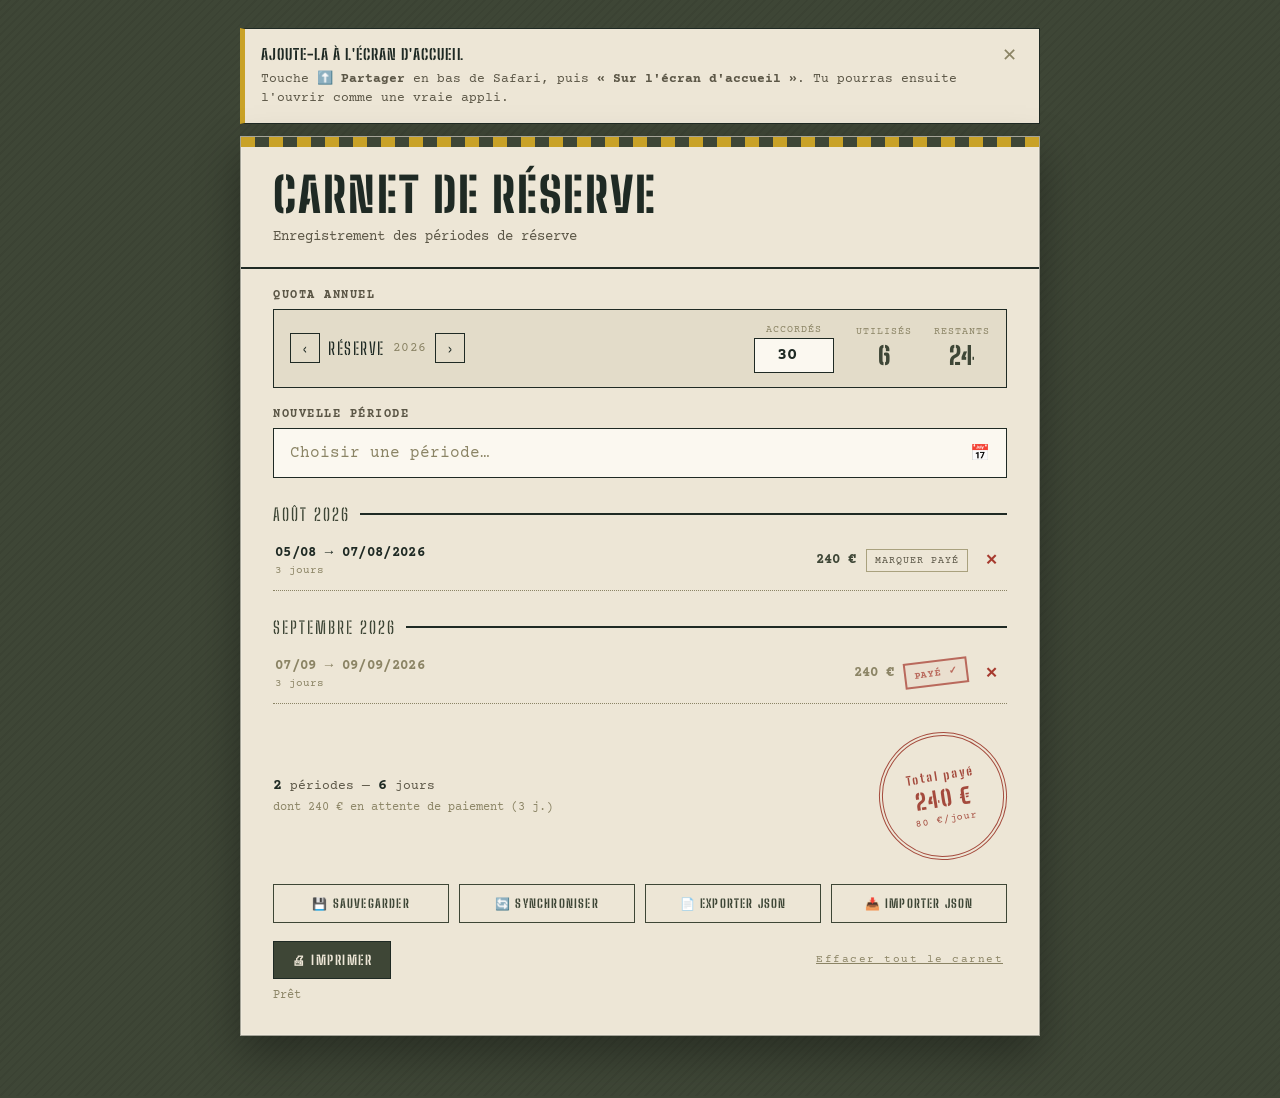
==== index.html @ ddbd4e0d "Update apple-touch-icon and Supabase key handling" ====
<!DOCTYPE html>
<html lang="fr">
<head>
<meta charset="UTF-8">
<meta name="viewport" content="width=device-width, initial-scale=1.0">

<title>Carnet de Réserve</title>

<meta name="apple-mobile-web-app-capable" content="yes">
<meta name="apple-mobile-web-app-status-bar-style" content="black-translucent">
<meta name="apple-mobile-web-app-title" content="Carnet Réserve">

<link rel="apple-touch-icon" href="[data-uri]">

<link rel="preconnect" href="https://fonts.googleapis.com">
<link href="https://fonts.googleapis.com/css2?family=Big+Shoulders+Stencil:wght@600;800&amp;family=Courier+Prime:wght@400;700&amp;display=swap" rel="stylesheet">

<script id="sync-state">
window.__RESERVE_SYNC_STATE__ = {
  "version": 2,
  "periods": [
    {
      "id": "mtcr9n2b2wjy",
      "start": "2026-08-05",
      "end": "2026-08-07",
      "dates": [
        "2026-08-05",
        "2026-08-06",
        "2026-08-07"
      ],
      "paid": false
    },
    {
      "id": "mtcr7nx5lku7",
      "start": "2026-09-07",
      "end": "2026-09-09",
      "dates": [
        "2026-09-07",
        "2026-09-08",
        "2026-09-09"
      ],
      "paid": true
    }
  ],
  "quotas": {
    "2026": 30
  },
  "updated_at": "2026-08-28T10:10:57.791Z"
};
</script>

<style>

:root{
  --paper:#EDE6D6;
  --olive:#3E4636;
  --khaki:#A9A17E;
  --ink:#1F2A24;
  --rust:#A63A2E;
  --gold:#C9A227;
  --blue:#2B4C7E;
  --blue-light:rgba(43,76,126,.28);
}

*{
  box-sizing:border-box;
}

html{
  min-height:100%;
}

body{
  margin:0;
  min-height:100vh;
  background:var(--olive);
  background-image:repeating-linear-gradient(
    135deg,
    rgba(0,0,0,.05) 0px,
    rgba(0,0,0,.05) 2px,
    transparent 2px,
    transparent 6px
  );
  font-family:'Courier Prime',monospace;
  color:var(--ink);
  display:flex;
  flex-direction:column;
  align-items:center;
  padding:28px 14px 60px;
}

button,
input{
  font:inherit;
}

button{
  -webkit-tap-highlight-color:transparent;
}

button:focus-visible,
input:focus-visible{
  outline:2px solid var(--blue);
  outline-offset:2px;
}

.carnet{
  width:100%;
  max-width:800px;
  background:var(--paper);
  border:1px solid rgba(31,42,36,.35);
  box-shadow:
    0 18px 40px rgba(0,0,0,.35),
    inset 0 0 0 1px rgba(255,255,255,.15);
  position:relative;
  padding:0 0 28px;
}

.carnet::before{
  content:"";
  position:absolute;
  top:0;
  left:0;
  right:0;
  height:10px;
  background:repeating-linear-gradient(
    90deg,
    var(--gold) 0 14px,
    var(--olive) 14px 28px
  );
}

header{
  position:relative;
  padding:34px 32px 22px;
  border-bottom:2px solid var(--ink);
  margin-bottom:10px;
}

h1{
  font-family:'Big Shoulders Stencil',sans-serif;
  font-weight:800;
  font-size:48px;
  letter-spacing:2px;
  margin:0;
  text-transform:uppercase;
  line-height:1;
}

.sub{
  font-size:14px;
  color:#5b5646;
  margin-top:10px;
}

section{
  padding:0 32px;
}

.field-label{
  font-size:12px;
  letter-spacing:1.5px;
  text-transform:uppercase;
  color:#5b5646;
  margin:20px 0 7px;
  font-weight:700;
}

.install-banner{
  max-width:800px;
  width:100%;
  background:var(--paper);
  border:1px solid var(--ink);
  border-left:5px solid var(--gold);
  padding:14px 16px;
  margin:0 0 12px;
  font-size:13px;
  color:var(--ink);
  display:none;
  align-items:flex-start;
  justify-content:space-between;
  gap:12px;
  line-height:1.5;
}

.install-banner.show{
  display:flex;
}

.install-banner strong{
  display:block;
  font-family:'Big Shoulders Stencil',sans-serif;
  letter-spacing:1px;
  font-size:15px;
  margin-bottom:4px;
  text-transform:uppercase;
}

.install-banner .steps{
  color:#5b5646;
}

.install-banner .close-banner{
  background:none;
  border:none;
  color:#8b8465;
  font-size:18px;
  cursor:pointer;
}

.quota-box{
  border:1px solid var(--ink);
  background:rgba(169,161,126,.15);
  padding:14px 16px;
  display:flex;
  align-items:center;
  justify-content:space-between;
  gap:18px;
  flex-wrap:wrap;
}

.quota-title{
  font-family:'Big Shoulders Stencil',sans-serif;
  font-size:17px;
  letter-spacing:1.5px;
  text-transform:uppercase;
  display:flex;
  align-items:center;
  gap:8px;
}

.year-nav{
  background:none;
  border:1px solid var(--ink);
  color:var(--ink);
  font-family:'Big Shoulders Stencil',sans-serif;
  font-size:17px;
  width:30px;
  height:30px;
  cursor:pointer;
}

.year-nav:hover{
  background:var(--khaki);
}

.quota-title span{
  color:#8b8465;
  font-size:13px;
  letter-spacing:.5px;
  text-transform:none;
  font-family:'Courier Prime',monospace;
}

.quota-fields{
  display:flex;
  align-items:center;
  gap:22px;
  flex-wrap:wrap;
}

.quota-field{
  display:flex;
  flex-direction:column;
  align-items:center;
  gap:3px;
}

.quota-field label{
  font-size:10px;
  letter-spacing:1px;
  text-transform:uppercase;
  color:#8b8465;
}

.quota-field input{
  width:80px;
  text-align:center;
  font-family:'Courier Prime',monospace;
  font-weight:700;
  font-size:17px;
  padding:7px 4px;
  border:1px solid var(--ink);
  background:#fbf8f0;
  color:var(--ink);
}

.static-num{
  font-family:'Big Shoulders Stencil',sans-serif;
  font-size:25px;
  font-weight:800;
  color:var(--olive);
}

.static-num.over{
  color:var(--rust);
}

.picker-wrap{
  position:relative;
}

.picker-trigger{
  width:100%;
  text-align:left;
  background:#fbf8f0;
  border:1px solid var(--ink);
  font-family:'Courier Prime',monospace;
  font-size:16px;
  padding:14px 16px;
  color:var(--ink);
  cursor:pointer;
  display:flex;
  justify-content:space-between;
  align-items:center;
}

.picker-trigger:hover{
  background:#f4efdf;
}

.picker-trigger .ph{
  color:#8b8465;
}

.calendar-pop{
  position:absolute;
  top:calc(100% + 8px);
  left:0;
  right:0;
  background:var(--paper);
  border:1px solid var(--ink);
  box-shadow:0 12px 28px rgba(0,0,0,.35);
  z-index:50;
  padding:16px;
  display:none;
}

.calendar-pop.open{
  display:block;
}

.cal-nav{
  display:flex;
  align-items:center;
  justify-content:space-between;
  margin-bottom:12px;
}

.cal-nav button{
  background:none;
  border:1px solid var(--ink);
  color:var(--ink);
  font-family:'Big Shoulders Stencil',sans-serif;
  font-size:18px;
  width:34px;
  height:34px;
  cursor:pointer;
}

.cal-nav button:hover{
  background:var(--khaki);
}

.cal-month{
  font-family:'Big Shoulders Stencil',sans-serif;
  letter-spacing:1.5px;
  font-size:19px;
  text-transform:uppercase;
}

.cal-grid{
  display:grid;
  grid-template-columns:repeat(7,1fr);
  gap:3px;
}

.cal-dow{
  font-size:10px;
  text-align:center;
  color:#8b8465;
  letter-spacing:1px;
  padding-bottom:5px;
  text-transform:uppercase;
}

.cal-day{
  aspect-ratio:1;
  display:flex;
  align-items:center;
  justify-content:center;
  font-size:13px;
  cursor:pointer;
  background:transparent;
  border:1px solid transparent;
  color:var(--ink);
  padding:0;
}

.cal-day.muted{
  color:#c7c0aa;
  cursor:default;
}

.cal-day.today{
  border-color:var(--olive);
}

.cal-day:hover:not(.muted){
  background:var(--khaki);
}

.cal-day.in-range{
  background:var(--blue-light);
}

.cal-day.range-start,
.cal-day.range-end{
  background:var(--blue);
  color:var(--paper);
  font-weight:700;
}

.cal-footer{
  display:flex;
  align-items:center;
  justify-content:space-between;
  margin-top:12px;
  gap:10px;
  flex-wrap:wrap;
}

.cal-selection{
  font-size:12px;
  color:#5b5646;
}

.weekend-toggle{
  display:flex;
  align-items:center;
  gap:6px;
  font-size:12px;
  color:#5b5646;
  cursor:pointer;
}

.weekend-toggle input{
  accent-color:var(--rust);
  width:14px;
  height:14px;
}

.btn-confirm{
  background:var(--olive);
  color:var(--paper);
  border:1px solid var(--ink);
  font-family:'Big Shoulders Stencil',sans-serif;
  font-weight:700;
  letter-spacing:1.5px;
  text-transform:uppercase;
  font-size:14px;
  padding:10px 18px;
  cursor:pointer;
  width:100%;
  margin-top:12px;
}

.btn-confirm:hover{
  background:var(--ink);
}

.btn-confirm:disabled{
  opacity:.4;
  cursor:not-allowed;
}

.month-group{
  margin-top:26px;
}

.month-title{
  font-family:'Big Shoulders Stencil',sans-serif;
  font-size:17px;
  letter-spacing:2px;
  text-transform:uppercase;
  color:var(--olive);
  display:flex;
  align-items:center;
  gap:10px;
  margin-bottom:6px;
}

.month-title::after{
  content:"";
  flex:1;
  border-top:2px double var(--ink);
}

.period-list{
  list-style:none;
  margin:0;
  padding:0;
}

.entry{
  position:relative;
  display:flex;
  align-items:center;
  justify-content:space-between;
  gap:10px;
  padding:13px 2px;
  border-bottom:1px dotted #8b8465;
  font-size:14px;
}

.entry .range{
  font-weight:700;
  letter-spacing:.3px;
}

.entry .meta{
  font-size:11px;
  color:#8b8465;
  display:block;
  margin-top:3px;
}

.entry .right{
  display:flex;
  align-items:center;
  gap:10px;
  flex-shrink:0;
}

.entry .amount{
  color:var(--olive);
  font-weight:700;
}

.entry.paid .range,
.entry.paid .amount{
  color:#8b8465;
}

.pay-btn{
  background:none;
  border:1px solid var(--khaki);
  color:#5b5646;
  font-family:'Courier Prime',monospace;
  font-size:10px;
  letter-spacing:1px;
  text-transform:uppercase;
  padding:5px 8px;
  cursor:pointer;
}

.pay-btn:hover{
  border-color:var(--rust);
  color:var(--rust);
}

.pay-btn.is-paid{
  border:2px solid var(--rust);
  color:var(--rust);
  background:rgba(166,58,46,.06);
  transform:rotate(-7deg);
  font-weight:700;
  opacity:.72;
}

.del{
  background:none;
  color:var(--rust);
  font-family:'Courier Prime',monospace;
  font-weight:700;
  font-size:15px;
  padding:2px 6px;
  border:1px solid transparent;
  cursor:pointer;
}

.del:hover{
  border-color:var(--rust);
}

.empty{
  padding:28px 2px;
  text-align:center;
  color:#8b8465;
  font-size:14px;
}

.totals{
  margin-top:28px;
  display:flex;
  align-items:center;
  justify-content:space-between;
  gap:18px;
  flex-wrap:wrap;
}

.count{
  font-size:13px;
  color:#5b5646;
  line-height:1.6;
}

.count b{
  color:var(--ink);
  font-size:15px;
}

.count .sub-line{
  font-size:12px;
  color:#8b8465;
}

.stamp{
  width:128px;
  height:128px;
  border-radius:50%;
  border:4px double var(--rust);
  color:var(--rust);
  display:flex;
  flex-direction:column;
  align-items:center;
  justify-content:center;
  transform:rotate(-9deg);
  opacity:.88;
  flex-shrink:0;
  mix-blend-mode:multiply;
  text-align:center;
  padding:6px;
}

.stamp .label{
  font-family:'Big Shoulders Stencil',sans-serif;
  font-size:12px;
  letter-spacing:2px;
  font-weight:700;
}

.stamp .value{
  font-family:'Big Shoulders Stencil',sans-serif;
  font-size:22px;
  font-weight:800;
  letter-spacing:1px;
  margin:2px 0;
}

.stamp .rate{
  font-size:10px;
  letter-spacing:1px;
}

.backup-row{
  display:grid;
  grid-template-columns:repeat(4,1fr);
  gap:10px;
  padding:0 32px;
  margin-top:24px;
}

.backup-btn{
  background:none;
  color:var(--olive);
  border:1px solid var(--olive);
  font-family:'Big Shoulders Stencil',sans-serif;
  font-weight:700;
  letter-spacing:1.2px;
  text-transform:uppercase;
  font-size:12px;
  padding:11px 10px;
  cursor:pointer;
}

.backup-btn:hover{
  background:var(--khaki);
}

.backup-btn:disabled{
  opacity:.5;
  cursor:not-allowed;
}

footer{
  padding:18px 32px 0;
  display:flex;
  justify-content:space-between;
  align-items:center;
  gap:12px;
}

.print-btn{
  background:var(--olive);
  color:var(--paper);
  border:1px solid var(--ink);
  font-family:'Big Shoulders Stencil',sans-serif;
  font-weight:700;
  letter-spacing:1.5px;
  text-transform:uppercase;
  font-size:13px;
  padding:10px 18px;
  cursor:pointer;
}

.print-btn:hover{
  background:var(--ink);
}

.reset{
  background:none;
  color:#8b8465;
  font-size:11px;
  letter-spacing:1.5px;
  text-decoration:underline;
  padding:4px;
  cursor:pointer;
  border:none;
}

.reset:hover{
  color:var(--rust);
}

.status{
  font-size:12px;
  color:#8b8465;
  padding:0 32px;
  margin-top:10px;
  min-height:18px;
}

.status.error{
  color:var(--rust);
}

.status.success{
  color:var(--olive);
}

@media(max-width:650px){
  body{
    padding:15px 8px 40px;
  }
  .carnet{
    max-width:100%;
  }
  header{
    padding:30px 20px 18px;
  }
  h1{
    font-size:36px;
  }
  section{
    padding:0 20px;
  }
  .backup-row{
    padding:0 20px;
    grid-template-columns:1fr 1fr;
  }
  footer{
    padding-left:20px;
    padding-right:20px;
  }
  .status{
    padding-left:20px;
    padding-right:20px;
  }
  .quota-box{
    align-items:flex-start;
  }
  .entry{
    align-items:flex-start;
  }
  .entry .right{
    flex-wrap:wrap;
    justify-content:flex-end;
  }
}

@media(max-width:420px){
  h1{
    font-size:31px;
  }
  .quota-fields{
    width:100%;
    justify-content:space-between;
    gap:8px;
  }
  .stamp{
    width:105px;
    height:105px;
  }
  .entry{
    flex-wrap:wrap;
  }
  .entry .right{
    width:100%;
    justify-content:flex-end;
  }
  .backup-row{
    grid-template-columns:1fr;
  }
}

@media print{
  .install-banner,
  .backup-row,
  footer,
  .status,
  .picker-wrap{
    display:none!important;
  }
  body{
    background:#fff;
    padding:0;
    -webkit-print-color-adjust:exact;
    print-color-adjust:exact;
  }
  .carnet{
    box-shadow:none;
    border:none;
    max-width:100%;
  }
  .carnet::before{
    display:none;
  }
  .pay-btn,
  .del{
    display:none!important;
  }
  .month-group{
    page-break-inside:avoid;
  }
  .totals{
    page-break-inside:avoid;
    break-inside:avoid;
    margin-top:30px;
    border-top:1px solid var(--ink);
    padding-top:18px;
  }
  .stamp{
    mix-blend-mode:normal!important;
    opacity:1!important;
  }
  @page{
    size:A4;
    margin:16mm;
  }
}

</style>
</head>

<body>

<div class="install-banner show" id="installBanner">
  <span>
    <strong>Ajoute-la à l'écran d'accueil</strong>
    <span class="steps">
      Touche <b>⬆️ Partager</b> en bas de Safari,
      puis <b>« Sur l'écran d'accueil »</b>.
      Tu pourras ensuite l'ouvrir comme une vraie appli.
    </span>
  </span>
  <button class="close-banner" id="closeBanner" aria-label="Fermer" type="button">✕</button>
</div>

<div class="carnet">

<header>
  <h1>Carnet de réserve</h1>
  <div class="sub">
    Enregistrement des périodes de réserve
  </div>
</header>

<section>

<div class="field-label">
  Quota annuel
</div>

<div class="quota-box">
  <div class="quota-title">
    <button type="button" class="year-nav" id="prevYear" aria-label="Année précédente">‹</button>
    Réserve
    <span id="quotaYear">2026</span>
    <button type="button" class="year-nav" id="nextYear" aria-label="Année suivante">›</button>
  </div>

  <div class="quota-fields">
    <div class="quota-field">
      <label for="quotaInput">Accordés</label>
      <input type="number" id="quotaInput" min="0" step="1" inputmode="numeric">
    </div>
    <div class="quota-field">
      <label>Utilisés</label>
      <span class="static-num" id="usedDaysVal">0</span>
    </div>
    <div class="quota-field">
      <label>Restants</label>
      <span class="static-num" id="remainingDaysVal">0</span>
    </div>
  </div>
</div>

<div class="field-label">
  Nouvelle période
</div>

<div class="picker-wrap">
  <button type="button" class="picker-trigger" id="pickerTrigger">
    <span id="pickerLabel" class="ph">Choisir une période…</span>
    <span>📅</span>
  </button>

  <div class="calendar-pop" id="calendarPop">
    <div class="cal-nav">
      <button type="button" id="prevMonth" aria-label="Mois précédent">‹</button>
      <span class="cal-month" id="calMonthLabel">Août 2026</span>
      <button type="button" id="nextMonth" aria-label="Mois suivant">›</button>
    </div>

    <div class="cal-grid" id="calGrid"></div>

    <div class="cal-footer">
      <span class="cal-selection" id="calSelection">Sélectionne le premier jour</span>
      <label class="weekend-toggle">
        <input type="checkbox" id="includeWeekends">
        Inclure week-ends
      </label>
    </div>

    <button type="button" class="btn-confirm" id="confirmAdd" disabled>
      Ajouter la période
    </button>
  </div>
</div>

<div id="monthGroups"></div>

<div class="totals">
  <div class="count" id="countText"></div>
  <div class="stamp">
    <div class="label">Total payé</div>
    <div class="value" id="totalValue">0 €</div>
    <div class="rate">80 €/jour</div>
  </div>
</div>

</section>

<div class="backup-row">
  <button class="backup-btn" id="saveHtmlBtn" type="button">💾 Sauvegarder</button>
  <button class="backup-btn" id="syncBtn" type="button">🔄 Synchroniser</button>
  <button class="backup-btn" id="saveJsonBtn" type="button">📄 Exporter JSON</button>
  <button class="backup-btn" id="loadJsonBtn" type="button">📥 Importer JSON</button>
  <input type="file" id="jsonFileInput" accept="application/json,.json" style="display:none">
</div>

<footer>
  <button class="print-btn" id="printBtn" type="button">🖨 Imprimer</button>
  <button class="reset" id="resetBtn" type="button">Effacer tout le carnet</button>
</footer>

<div class="status" id="status" aria-live="polite"></div>

</div>

<script>
'use strict';

/* =========================================================
   CONFIGURATION & CONSTANTES (METTRE LES CLÉS ICI)
========================================================= */
const RATE = 80;
const DEFAULT_QUOTA = 30;
const STORAGE_KEY = 'reserve-state-v2';
const LEGACY_PERIODS_KEY = 'reserve-periods';
const LEGACY_QUOTA_KEY = 'reserve-quotas';

// URL de votre fonction Edge Supabase
const GITHUB_FUNCTION_URL = 'https://iwmtlbqwzbbnyrzggjdz.supabase.co/functions/v1/save-to-github';

// 🔑 PLACEZ VOTRE CLÉ SUPABASE (ANON / PUBLIC) ENTRE LES GUILLEMETS CI-DESSOUS :
const SUPABASE_ANON_KEY = 'VOTRE_CLE_SUPABASE_ANON_ICI';

const MOIS_FR = [
  'Janvier', 'Février', 'Mars', 'Avril', 'Mai', 'Juin',
  'Juillet', 'Août', 'Septembre', 'Octobre', 'Novembre', 'Décembre'
];
const DOW_LETTERS = ['L', 'M', 'M', 'J', 'V', 'S', 'D'];

/* =========================================================
   ÉLÉMENTS DOM
========================================================= */
const $ = id => document.getElementById(id);

const monthGroupsEl = $('monthGroups');
const countText = $('countText');
const totalValue = $('totalValue');
const statusEl = $('status');

const pickerTrigger = $('pickerTrigger');
const pickerLabel = $('pickerLabel');
const calendarPop = $('calendarPop');
const calGrid = $('calGrid');
const calMonthLabel = $('calMonthLabel');
const calSelection = $('calSelection');
const prevMonthBtn = $('prevMonth');
const nextMonthBtn = $('nextMonth');
const includeWeekendsChk = $('includeWeekends');
const confirmBtn = $('confirmAdd');

const quotaYearEl = $('quotaYear');
const prevYearBtn = $('prevYear');
const nextYearBtn = $('nextYear');
const quotaInput = $('quotaInput');
const usedDaysVal = $('usedDaysVal');
const remainingDaysVal = $('remainingDaysVal');

const saveHtmlBtn = $('saveHtmlBtn');
const syncBtn = $('syncBtn');
const saveJsonBtn = $('saveJsonBtn');
const loadJsonBtn = $('loadJsonBtn');
const jsonFileInput = $('jsonFileInput');
const printBtn = $('printBtn');
const resetBtn = $('resetBtn');
const closeBanner = $('closeBanner');
const installBanner = $('installBanner');

/* =========================================================
   ÉTAT DE L'APPLICATION
========================================================= */
let periods = [];
let quotas = {};
let selectedYear = new Date().getFullYear();
let viewDate = new Date(selectedYear, new Date().getMonth(), 1);
let selStart = null;
let selEnd = null;
let syncing = false;

/* =========================================================
   UTILITAIRES ET FORMATAGE
========================================================= */
function setStatus(message, type = '') {
  statusEl.textContent = message || '';
  statusEl.classList.remove('error', 'success');
  if (type) statusEl.classList.add(type);
}

function pad(value) {
  return String(value).padStart(2, '0');
}

function isValidISO(value) {
  return typeof value === 'string' && /^\d{4}-\d{2}-\d{2}$/.test(value);
}

function fromISO(iso) {
  if (!isValidISO(iso)) return null;
  const parts = iso.split('-').map(Number);
  const date = new Date(parts[0], parts[1] - 1, parts[2]);
  if (date.getFullYear() !== parts[0] || date.getMonth() !== parts[1] - 1 || date.getDate() !== parts[2]) {
    return null;
  }
  return date;
}

function toISO(date) {
  return date.getFullYear() + '-' + pad(date.getMonth() + 1) + '-' + pad(date.getDate());
}

function formatShort(iso) {
  const date = fromISO(iso);
  return date ? pad(date.getDate()) + '/' + pad(date.getMonth() + 1) : '—';
}

function formatFull(iso) {
  const date = fromISO(iso);
  return date ? pad(date.getDate()) + '/' + pad(date.getMonth() + 1) + '/' + date.getFullYear() : '—';
}

function generateId() {
  return Date.now().toString(36) + '-' + Math.random().toString(36).slice(2, 10);
}

function safeNumber(value, fallback = 0) {
  const num = Number(value);
  return Number.isFinite(num) ? num : fallback;
}

function validTimestamp(value) {
  if (typeof value !== 'string' || !value) return null;
  const time = Date.parse(value);
  return Number.isNaN(time) ? null : time;
}

/* =========================================================
   NORMALISATION DES DONNÉES
========================================================= */
function normalizeQuotas(input) {
  if (!input || typeof input !== 'object' || Array.isArray(input)) return {};
  const result = {};
  Object.keys(input).forEach(year => {
    if (/^\d{4}$/.test(year)) {
      result[year] = Math.max(0, Math.floor(safeNumber(input[year], DEFAULT_QUOTA)));
    }
  });
  return result;
}

function buildDates(startISO, endISO, includeWeekends) {
  const start = fromISO(startISO);
  const end = fromISO(endISO);
  if (!start || !end) return [];
  const dates = [];
  const cursor = new Date(start);
  while (cursor <= end) {
    const day = cursor.getDay();
    const isWeekend = (day === 0 || day === 6);
    if (includeWeekends || !isWeekend) {
      dates.push(toISO(cursor));
    }
    cursor.setDate(cursor.getDate() + 1);
  }
  return dates;
}

function normalizePeriods(input) {
  if (!Array.isArray(input)) return [];
  const result = [];
  input.forEach(period => {
    if (!period || typeof period !== 'object') return;
    if (!isValidISO(period.start) || !isValidISO(period.end)) return;
    if (period.start > period.end) return;

    let dates = Array.isArray(period.dates) ? period.dates.filter(isValidISO) : [];
    dates = [...new Set(dates)].filter(d => d >= period.start && d <= period.end).sort();

    if (dates.length === 0) {
      dates = buildDates(period.start, period.end, true);
    }

    result.push({
      id: typeof period.id === 'string' && period.id.trim() ? period.id : generateId(),
      start: period.start,
      end: period.end,
      dates: dates,
      paid: period.paid === true
    });
  });
  return result;
}

function createState() {
  return {
    version: 2,
    periods: normalizePeriods(periods),
    quotas: normalizeQuotas(quotas),
    updated_at: new Date().toISOString()
  };
}

/* =========================================================
   GESTION DU STOCKAGE ET DE LA SYNCHRONISATION
========================================================= */
function getEmbeddedState() {
  try {
    const state = window.__RESERVE_SYNC_STATE__;
    if (!state || typeof state !== 'object') return null;
    return {
      version: Number(state.version) || 1,
      periods: normalizePeriods(state.periods),
      quotas: normalizeQuotas(state.quotas),
      updated_at: validTimestamp(state.updated_at) ? new Date(validTimestamp(state.updated_at)).toISOString() : null
    };
  } catch (e) {
    return null;
  }
}

function loadLocalState() {
  try {
    const raw = localStorage.getItem(STORAGE_KEY);
    if (raw) {
      const data = JSON.parse(raw);
      if (data && typeof data === 'object') {
        return {
          periods: normalizePeriods(data.periods),
          quotas: normalizeQuotas(data.quotas),
          updated_at: validTimestamp(data.updated_at) ? new Date(validTimestamp(data.updated_at)).toISOString() : null
        };
      }
    }
  } catch (e) {
    console.warn('Erreur de lecture du localStorage:', e);
  }
  return null;
}

function loadLegacyLocalState() {
  try {
    const rawPeriods = localStorage.getItem(LEGACY_PERIODS_KEY);
    const rawQuotas = localStorage.getItem(LEGACY_QUOTA_KEY);
    if (!rawPeriods && !rawQuotas) return null;

    let legacyPeriods = [];
    let legacyQuotas = {};

    if (rawPeriods) {
      try { legacyPeriods = normalizePeriods(JSON.parse(rawPeriods)); } catch (e) {}
    }
    if (rawQuotas) {
      try { legacyQuotas = normalizeQuotas(JSON.parse(rawQuotas)); } catch (e) {}
    }

    return {
      periods: legacyPeriods,
      quotas: legacyQuotas,
      updated_at: new Date().toISOString()
    };
  } catch (e) {
    return null;
  }
}

function saveLocalState() {
  try {
    const state = createState();
    localStorage.setItem(STORAGE_KEY, JSON.stringify(state));
    return true;
  } catch (e) {
    console.error('Sauvegarde locale impossible:', e);
    return false;
  }
}

function initData() {
  const local = loadLocalState();
  const embedded = getEmbeddedState();
  const legacy = loadLegacyLocalState();

  let chosen = local;

  if (embedded) {
    if (!chosen) {
      chosen = embedded;
    } else {
      const localTime = validTimestamp(chosen.updated_at) || 0;
      const embeddedTime = validTimestamp(embedded.updated_at) || 0;
      if (embeddedTime > localTime) {
        chosen = embedded;
      }
    }
  }

  if (!chosen && legacy) {
    chosen = legacy;
  }

  if (chosen) {
    periods = chosen.periods || [];
    quotas = chosen.quotas || {};
  } else {
    periods = [];
    quotas = {};
  }

  if (!quotas[selectedYear]) {
    quotas[selectedYear] = DEFAULT_QUOTA;
  }

  saveLocalState();
}

async function syncWithServer() {
  if (syncing) return;
  syncing = true;

  saveHtmlBtn.disabled = true;
  syncBtn.disabled = true;
  saveHtmlBtn.textContent = '⏳ Sauvegarde...';
  syncBtn.textContent = '⏳ Sync...';
  setStatus('Synchronisation en cours...', '');

  const controller = new AbortController();
  const timeoutId = setTimeout(() => controller.abort(), 8000);

  try {
    const currentState = createState();
    
    // Construction des en-têtes avec la clé Supabase
    const headers = { 
      'Content-Type': 'application/json' 
    };
    
    if (SUPABASE_ANON_KEY && SUPABASE_ANON_KEY !== 'VOTRE_CLE_SUPABASE_ANON_ICI') {
      headers['apikey'] = SUPABASE_ANON_KEY;
      headers['Authorization'] = `Bearer ${SUPABASE_ANON_KEY}`;
    }

    const response = await fetch(GITHUB_FUNCTION_URL, {
      method: 'POST',
      headers: headers,
      body: JSON.stringify(currentState),
      signal: controller.signal
    });

    clearTimeout(timeoutId);

    if (!response.ok) {
      throw new Error(`Erreur serveur (${response.status})`);
    }

    const resData = await response.json().catch(() => ({}));

    if (resData && resData.state) {
      periods = normalizePeriods(resData.state.periods);
      quotas = normalizeQuotas(resData.state.quotas);
      saveLocalState();
      renderAll();
    } else {
      saveLocalState();
    }

    setStatus('Synchronisation réussie !', 'success');
  } catch (err) {
    console.error('Erreur de synchronisation:', err);
    saveLocalState();

    if (err.name === 'AbortError') {
      setStatus('Délai dépassé (sauvegardé en local)', 'error');
    } else {
      setStatus('Échec réseau / serveur (sauvegardé en local)', 'error');
    }
  } finally {
    syncing = false;
    saveHtmlBtn.disabled = false;
    syncBtn.disabled = false;
    saveHtmlBtn.textContent = '💾 Sauvegarder';
    syncBtn.textContent = '🔄 Synchroniser';
  }
}

/* =========================================================
   RENDU UI ET CALENDRIER
========================================================= */
function updateQuotaDisplay() {
  quotaYearEl.textContent = selectedYear;
  if (quotas[selectedYear] === undefined) {
    quotas[selectedYear] = DEFAULT_QUOTA;
  }
  quotaInput.value = quotas[selectedYear];

  const yearPeriods = periods.filter(p => {
    return p.dates.some(d => d.startsWith(String(selectedYear)));
  });

  const used = yearPeriods.reduce((acc, p) => {
    const yearDates = p.dates.filter(d => d.startsWith(String(selectedYear)));
    return acc + yearDates.length;
  }, 0);

  const totalQuota = safeNumber(quotas[selectedYear], DEFAULT_QUOTA);
  const remaining = totalQuota - used;

  usedDaysVal.textContent = used;
  remainingDaysVal.textContent = remaining;

  if (remaining < 0) {
    remainingDaysVal.classList.add('over');
  } else {
    remainingDaysVal.classList.remove('over');
  }
}

function renderCalendar() {
  calGrid.innerHTML = '';

  DOW_LETTERS.forEach(lettre => {
    const dow = document.createElement('div');
    dow.className = 'cal-dow';
    dow.textContent = lettre;
    calGrid.appendChild(dow);
  });

  const year = viewDate.getFullYear();
  const month = viewDate.getMonth();

  calMonthLabel.textContent = MOIS_FR[month] + ' ' + year;

  const firstDay = new Date(year, month, 1);
  let startDow = firstDay.getDay() - 1;
  if (startDow === -1) startDow = 6;

  for (let i = 0; i < startDow; i++) {
    const emptyCell = document.createElement('div');
    emptyCell.className = 'cal-day muted';
    calGrid.appendChild(emptyCell);
  }

  const daysInMonth = new Date(year, month + 1, 0).getDate();
  const todayISO = toISO(new Date());

  for (let day = 1; day <= daysInMonth; day++) {
    const currentDate = new Date(year, month, day);
    const iso = toISO(currentDate);

    const btn = document.createElement('button');
    btn.type = 'button';
    btn.className = 'cal-day';
    btn.textContent = day;

    if (iso === todayISO) {
      btn.classList.add('today');
    }

    if (selStart && !selEnd && iso === selStart) {
      btn.classList.add('range-start');
    } else if (selStart && selEnd) {
      if (iso === selStart) btn.classList.add('range-start');
      if (iso === selEnd) btn.classList.add('range-end');
      if (iso > selStart && iso < selEnd) btn.classList.add('in-range');
    }

    btn.addEventListener('click', () => handleDayClick(iso));
    calGrid.appendChild(btn);
  }

  updateSelectionText();
}

function handleDayClick(iso) {
  if (!selStart || (selStart && selEnd)) {
    selStart = iso;
    selEnd = null;
  } else if (selStart && !selEnd) {
    if (iso < selStart) {
      selStart = iso;
      selEnd = null;
    } else {
      selEnd = iso;
    }
  }
  renderCalendar();
}

function updateSelectionText() {
  if (!selStart) {
    calSelection.textContent = 'Sélectionne le premier jour';
    confirmBtn.disabled = true;
    pickerLabel.textContent = 'Choisir une période…';
    pickerLabel.classList.add('ph');
  } else if (selStart && !selEnd) {
    calSelection.textContent = 'Du ' + formatFull(selStart) + ' (choisir fin)';
    confirmBtn.disabled = true;
    pickerLabel.textContent = 'Du ' + formatShort(selStart) + '...';
    pickerLabel.classList.remove('ph');
  } else {
    const dates = buildDates(selStart, selEnd, includeWeekendsChk.checked);
    calSelection.textContent = 'Du ' + formatShort(selStart) + ' au ' + formatShort(selEnd) + ' (' + dates.length + ' j.)';
    confirmBtn.disabled = false;
    pickerLabel.textContent = formatShort(selStart) + ' → ' + formatShort(selEnd) + ' (' + dates.length + ' j.)';
    pickerLabel.classList.remove('ph');
  }
}

function renderPeriods() {
  monthGroupsEl.innerHTML = '';

  const currentYearPeriods = periods.filter(p => {
    return p.dates.some(d => d.startsWith(String(selectedYear)));
  });

  if (currentYearPeriods.length === 0) {
    monthGroupsEl.innerHTML = '<div class="empty">Aucune période enregistrée pour ' + selectedYear + '.</div>';
    countText.innerHTML = '<b>0</b> période — <b>0</b> jour';
    totalValue.textContent = '0 €';
    return;
  }

  const groups = {};
  currentYearPeriods.sort((a, b) => a.start.localeCompare(b.start));

  currentYearPeriods.forEach(p => {
    const d = fromISO(p.start);
    if (!d) return;
    const mKey = d.getFullYear() + '-' + pad(d.getMonth() + 1);
    if (!groups[mKey]) groups[mKey] = [];
    groups[mKey].push(p);
  });

  let totalDaysAll = 0;
  let totalPaidAmount = 0;
  let pendingAmount = 0;
  let pendingDays = 0;

  Object.keys(groups).sort().forEach(mKey => {
    const [y, m] = mKey.split('-').map(Number);
    const groupDiv = document.createElement('div');
    groupDiv.className = 'month-group';

    const titleDiv = document.createElement('div');
    titleDiv.className = 'month-title';
    titleDiv.textContent = MOIS_FR[m - 1] + ' ' + y;
    groupDiv.appendChild(titleDiv);

    const ul = document.createElement('ul');
    ul.className = 'period-list';

    groups[mKey].forEach(p => {
      const yearDates = p.dates.filter(d => d.startsWith(String(selectedYear)));
      const daysCount = yearDates.length;
      totalDaysAll += daysCount;

      const amount = daysCount * RATE;

      if (p.paid) {
        totalPaidAmount += amount;
      } else {
        pendingAmount += amount;
        pendingDays += daysCount;
      }

      const li = document.createElement('li');
      li.className = 'entry' + (p.paid ? ' paid' : '');

      li.innerHTML = `
        <span>
          <span class="range">${formatShort(p.start)} → ${formatFull(p.end)}</span>
          <span class="meta">${daysCount} jour${daysCount > 1 ? 's' : ''}</span>
        </span>
        <span class="right">
          <span class="amount">${amount} €</span>
          <button type="button" class="pay-btn ${p.paid ? 'is-paid' : ''}" data-id="${p.id}">
            ${p.paid ? 'Payé ✓' : 'Marquer payé'}
          </button>
          <button type="button" class="del" data-id="${p.id}" aria-label="Supprimer la période">✕</button>
        </span>
      `;

      ul.appendChild(li);
    });

    groupDiv.appendChild(ul);
    monthGroupsEl.appendChild(groupDiv);
  });

  let subLineHTML = '';
  if (pendingAmount > 0) {
    subLineHTML = `
      <div class="sub-line">
        dont ${pendingAmount} € en attente de paiement (${pendingDays} j.)
      </div>
    `;
  }

  countText.innerHTML = `
    <b>${currentYearPeriods.length}</b> période${currentYearPeriods.length > 1 ? 's' : ''} — 
    <b>${totalDaysAll}</b> jour${totalDaysAll > 1 ? 's' : ''}
    ${subLineHTML}
  `;

  totalValue.textContent = totalPaidAmount + ' €';
}

function renderAll() {
  updateQuotaDisplay();
  renderCalendar();
  renderPeriods();
}

/* =========================================================
   ÉVÉNEMENTS ET ACTIONS UTILISATEUR
========================================================= */
function setupEventListeners() {
  prevYearBtn.addEventListener('click', () => {
    selectedYear--;
    viewDate.setFullYear(selectedYear);
    renderAll();
  });

  nextYearBtn.addEventListener('click', () => {
    selectedYear++;
    viewDate.setFullYear(selectedYear);
    renderAll();
  });

  quotaInput.addEventListener('change', () => {
    const val = Math.max(0, Math.floor(safeNumber(quotaInput.value, DEFAULT_QUOTA)));
    quotas[selectedYear] = val;
    saveLocalState();
    renderAll();
  });

  pickerTrigger.addEventListener('click', () => {
    calendarPop.classList.toggle('open');
  });

  prevMonthBtn.addEventListener('click', () => {
    viewDate.setMonth(viewDate.getMonth() - 1);
    renderCalendar();
  });

  nextMonthBtn.addEventListener('click', () => {
    viewDate.setMonth(viewDate.getMonth() + 1);
    renderCalendar();
  });

  includeWeekendsChk.addEventListener('change', () => {
    updateSelectionText();
  });

  confirmBtn.addEventListener('click', () => {
    if (!selStart || !selEnd) return;

    const dates = buildDates(selStart, selEnd, includeWeekendsChk.checked);
    if (dates.length === 0) {
      alert('Aucun jour sélectionné.');
      return;
    }

    const newPeriod = {
      id: generateId(),
      start: selStart,
      end: selEnd,
      dates: dates,
      paid: false
    };

    periods.push(newPeriod);
    saveLocalState();

    selStart = null;
    selEnd = null;
    calendarPop.classList.remove('open');

    renderAll();
    setStatus('Période ajoutée avec succès !', 'success');
  });

  monthGroupsEl.addEventListener('click', (e) => {
    const target = e.target;
    if (!target) return;

    const payBtn = target.closest('.pay-btn');
    if (payBtn) {
      const id = payBtn.getAttribute('data-id');
      const period = periods.find(p => p.id === id);
      if (period) {
        period.paid = !period.paid;
        saveLocalState();
        renderAll();
      }
      return;
    }

    const delBtn = target.closest('.del');
    if (delBtn) {
      const id = delBtn.getAttribute('data-id');
      if (confirm('Supprimer cette période ?')) {
        periods = periods.filter(p => p.id !== id);
        saveLocalState();
        renderAll();
        setStatus('Période supprimée.', 'success');
      }
    }
  });

  saveHtmlBtn.addEventListener('click', async () => {
    saveLocalState();
    await syncWithServer();
  });

  syncBtn.addEventListener('click', async () => {
    await syncWithServer();
  });

  saveJsonBtn.addEventListener('click', () => {
    const state = createState();
    const dataStr = 'data:text/json;charset=utf-8,' + encodeURIComponent(JSON.stringify(state, null, 2));
    const downloadAnchor = document.createElement('a');
    downloadAnchor.setAttribute('href', dataStr);
    downloadAnchor.setAttribute('download', `carnet_reserve_${selectedYear}_${toISO(new Date())}.json`);
    document.body.appendChild(downloadAnchor);
    downloadAnchor.click();
    downloadAnchor.remove();
    setStatus('Export JSON réussi.', 'success');
  });

  loadJsonBtn.addEventListener('click', () => {
    jsonFileInput.click();
  });

  jsonFileInput.addEventListener('change', (e) => {
    const file = e.target.files[0];
    if (!file) return;

    const reader = new FileReader();
    reader.onload = (event) => {
      try {
        const imported = JSON.parse(event.target.result);
        if (!imported || typeof imported !== 'object') {
          throw new Error('Format JSON invalide');
        }

        periods = normalizePeriods(imported.periods);
        quotas = normalizeQuotas(imported.quotas);

        saveLocalState();
        renderAll();
        setStatus('Données importées avec succès !', 'success');
      } catch (err) {
        console.error('Erreur import JSON:', err);
        setStatus('Erreur lors de l\'import JSON.', 'error');
      }
    };
    reader.readAsText(file);
    jsonFileInput.value = '';
  });

  printBtn.addEventListener('click', () => {
    window.print();
  });

  resetBtn.addEventListener('click', () => {
    if (confirm('ATTENTION : Voulez-vous vraiment effacer tout le carnet ?')) {
      periods = [];
      quotas = { [selectedYear]: DEFAULT_QUOTA };
      saveLocalState();
      renderAll();
      setStatus('Carnet réinitialisé.', 'success');
    }
  });

  if (closeBanner) {
    closeBanner.addEventListener('click', () => {
      installBanner.style.display = 'none';
    });
  }
}

/* =========================================================
   INITIALISATION GLOBALE
========================================================= */
document.addEventListener('DOMContentLoaded', () => {
  initData();
  setupEventListeners();
  renderAll();
  setStatus('Prêt');
});
</script>

</body>
</html>
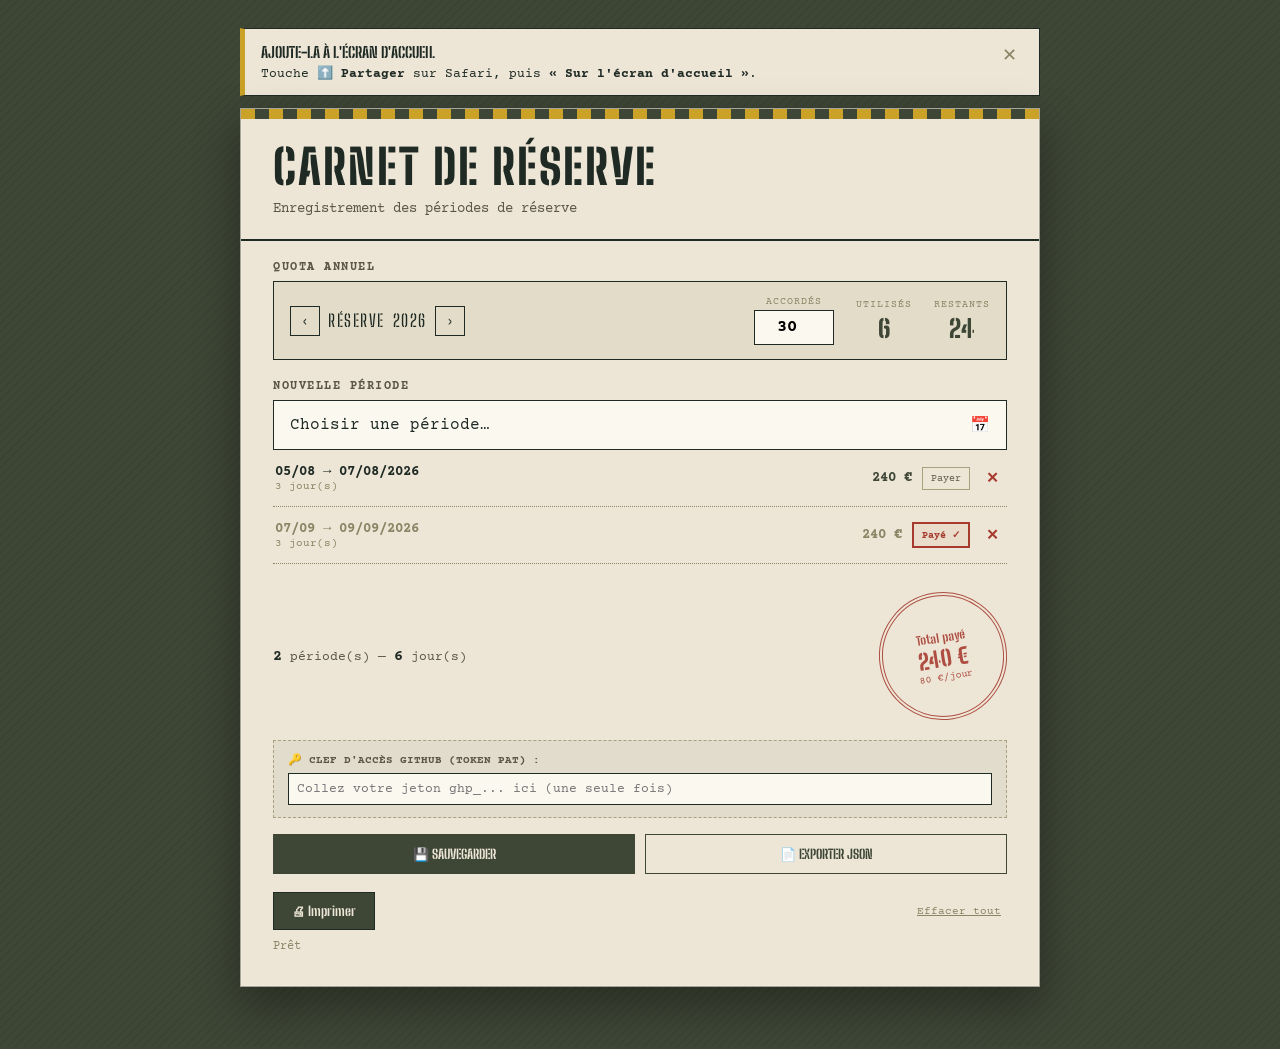
==== commit 1883df12: "Update index.html" ====
--- a/index.html
+++ b/index.html
@@ -50,7 +50,6 @@
 </script>
 
 <style>
-
 :root{
   --paper:#EDE6D6;
   --olive:#3E4636;
@@ -62,25 +61,13 @@
   --blue-light:rgba(43,76,126,.28);
 }
 
-*{
-  box-sizing:border-box;
-}
-
-html{
-  min-height:100%;
-}
-
+*{box-sizing:border-box;}
+html{min-height:100%;}
 body{
   margin:0;
   min-height:100vh;
   background:var(--olive);
-  background-image:repeating-linear-gradient(
-    135deg,
-    rgba(0,0,0,.05) 0px,
-    rgba(0,0,0,.05) 2px,
-    transparent 2px,
-    transparent 6px
-  );
+  background-image:repeating-linear-gradient(135deg, rgba(0,0,0,.05) 0px, rgba(0,0,0,.05) 2px, transparent 2px, transparent 6px);
   font-family:'Courier Prime',monospace;
   color:var(--ink);
   display:flex;
@@ -89,29 +76,15 @@
   padding:28px 14px 60px;
 }
 
-button,
-input{
-  font:inherit;
-}
-
-button{
-  -webkit-tap-highlight-color:transparent;
-}
-
-button:focus-visible,
-input:focus-visible{
-  outline:2px solid var(--blue);
-  outline-offset:2px;
-}
+button, input{font:inherit;}
+button{-webkit-tap-highlight-color:transparent;}
 
 .carnet{
   width:100%;
   max-width:800px;
   background:var(--paper);
   border:1px solid rgba(31,42,36,.35);
-  box-shadow:
-    0 18px 40px rgba(0,0,0,.35),
-    inset 0 0 0 1px rgba(255,255,255,.15);
+  box-shadow:0 18px 40px rgba(0,0,0,.35), inset 0 0 0 1px rgba(255,255,255,.15);
   position:relative;
   padding:0 0 28px;
 }
@@ -119,15 +92,8 @@
 .carnet::before{
   content:"";
   position:absolute;
-  top:0;
-  left:0;
-  right:0;
-  height:10px;
-  background:repeating-linear-gradient(
-    90deg,
-    var(--gold) 0 14px,
-    var(--olive) 14px 28px
-  );
+  top:0; left:0; right:0; height:10px;
+  background:repeating-linear-gradient(90deg, var(--gold) 0 14px, var(--olive) 14px 28px);
 }
 
 header{
@@ -147,15 +113,8 @@
   line-height:1;
 }
 
-.sub{
-  font-size:14px;
-  color:#5b5646;
-  margin-top:10px;
-}
-
-section{
-  padding:0 32px;
-}
+.sub{font-size:14px; color:#5b5646; margin-top:10px;}
+section{padding:0 32px;}
 
 .field-label{
   font-size:12px;
@@ -180,33 +139,11 @@
   align-items:flex-start;
   justify-content:space-between;
   gap:12px;
-  line-height:1.5;
-}
-
-.install-banner.show{
-  display:flex;
-}
-
-.install-banner strong{
-  display:block;
-  font-family:'Big Shoulders Stencil',sans-serif;
-  letter-spacing:1px;
-  font-size:15px;
-  margin-bottom:4px;
-  text-transform:uppercase;
-}
-
-.install-banner .steps{
-  color:#5b5646;
-}
-
-.install-banner .close-banner{
-  background:none;
-  border:none;
-  color:#8b8465;
-  font-size:18px;
-  cursor:pointer;
-}
+}
+
+.install-banner.show{display:flex;}
+.install-banner strong{display:block; font-family:'Big Shoulders Stencil',sans-serif; font-size:15px; margin-bottom:4px; text-transform:uppercase;}
+.install-banner .close-banner{background:none; border:none; color:#8b8465; font-size:18px; cursor:pointer;}
 
 .quota-box{
   border:1px solid var(--ink);
@@ -230,626 +167,120 @@
 }
 
 .year-nav{
-  background:none;
-  border:1px solid var(--ink);
-  color:var(--ink);
-  font-family:'Big Shoulders Stencil',sans-serif;
-  font-size:17px;
-  width:30px;
-  height:30px;
-  cursor:pointer;
-}
-
-.year-nav:hover{
-  background:var(--khaki);
-}
-
-.quota-title span{
-  color:#8b8465;
-  font-size:13px;
-  letter-spacing:.5px;
-  text-transform:none;
-  font-family:'Courier Prime',monospace;
-}
-
-.quota-fields{
-  display:flex;
-  align-items:center;
-  gap:22px;
-  flex-wrap:wrap;
-}
-
-.quota-field{
+  background:none; border:1px solid var(--ink); color:var(--ink);
+  font-family:'Big Shoulders Stencil',sans-serif; font-size:17px;
+  width:30px; height:30px; cursor:pointer;
+}
+
+.quota-fields{display:flex; align-items:center; gap:22px; flex-wrap:wrap;}
+.quota-field{display:flex; flex-direction:column; align-items:center; gap:3px;}
+.quota-field label{font-size:10px; letter-spacing:1px; text-transform:uppercase; color:#8b8465;}
+.quota-field input{width:80px; text-align:center; font-weight:700; font-size:17px; padding:7px 4px; border:1px solid var(--ink); background:#fbf8f0;}
+
+.static-num{font-family:'Big Shoulders Stencil',sans-serif; font-size:25px; font-weight:800; color:var(--olive);}
+.static-num.over{color:var(--rust);}
+
+.picker-wrap{position:relative;}
+.picker-trigger{
+  width:100%; text-align:left; background:#fbf8f0; border:1px solid var(--ink);
+  font-size:16px; padding:14px 16px; color:var(--ink); cursor:pointer;
+  display:flex; justify-content:space-between; align-items:center;
+}
+
+.calendar-pop{
+  position:absolute; top:calc(100% + 8px); left:0; right:0;
+  background:var(--paper); border:1px solid var(--ink); box-shadow:0 12px 28px rgba(0,0,0,.35);
+  z-index:50; padding:16px; display:none;
+}
+.calendar-pop.open{display:block;}
+
+.cal-nav{display:flex; align-items:center; justify-content:space-between; margin-bottom:12px;}
+.cal-nav button{background:none; border:1px solid var(--ink); font-family:'Big Shoulders Stencil',sans-serif; font-size:18px; width:34px; height:34px; cursor:pointer;}
+.cal-month{font-family:'Big Shoulders Stencil',sans-serif; font-size:19px; text-transform:uppercase;}
+.cal-grid{display:grid; grid-template-columns:repeat(7,1fr); gap:3px;}
+.cal-dow{font-size:10px; text-align:center; color:#8b8465; text-transform:uppercase;}
+.cal-day{aspect-ratio:1; display:flex; align-items:center; justify-content:center; font-size:13px; cursor:pointer; background:transparent; border:1px solid transparent;}
+.cal-day.muted{color:#c7c0aa; cursor:default;}
+.cal-day.today{border-color:var(--olive);}
+.cal-day.in-range{background:var(--blue-light);}
+.cal-day.range-start, .cal-day.range-end{background:var(--blue); color:var(--paper); font-weight:700;}
+
+.cal-footer{display:flex; align-items:center; justify-content:space-between; margin-top:12px; gap:10px; flex-wrap:wrap;}
+.weekend-toggle{display:flex; align-items:center; gap:6px; font-size:12px; color:#5b5646; cursor:pointer;}
+
+.btn-confirm{
+  background:var(--olive); color:var(--paper); border:1px solid var(--ink);
+  font-family:'Big Shoulders Stencil',sans-serif; font-weight:700; font-size:14px;
+  padding:10px 18px; cursor:pointer; width:100%; margin-top:12px; text-transform:uppercase;
+}
+.btn-confirm:disabled{opacity:.4; cursor:not-allowed;}
+
+.month-group{margin-top:26px;}
+.month-title{font-family:'Big Shoulders Stencil',sans-serif; font-size:17px; text-transform:uppercase; color:var(--olive); display:flex; align-items:center; gap:10px;}
+.month-title::after{content:""; flex:1; border-top:2px double var(--ink);}
+.period-list{list-style:none; margin:0; padding:0;}
+
+.entry{display:flex; align-items:center; justify-content:space-between; gap:10px; padding:13px 2px; border-bottom:1px dotted #8b8465; font-size:14px;}
+.entry .range{font-weight:700;}
+.entry .meta{font-size:11px; color:#8b8465; display:block;}
+.entry .right{display:flex; align-items:center; gap:10px;}
+.entry .amount{color:var(--olive); font-weight:700;}
+.entry.paid .range, .entry.paid .amount{color:#8b8465;}
+
+.pay-btn{background:none; border:1px solid var(--khaki); color:#5b5646; font-size:10px; padding:5px 8px; cursor:pointer;}
+.pay-btn.is-paid{border:2px solid var(--rust); color:var(--rust); background:rgba(166,58,46,.06); font-weight:700;}
+.del{background:none; color:var(--rust); font-weight:700; font-size:15px; border:none; cursor:pointer;}
+
+.empty{padding:28px 2px; text-align:center; color:#8b8465;}
+.totals{margin-top:28px; display:flex; align-items:center; justify-content:space-between; gap:18px; flex-wrap:wrap;}
+.count{font-size:13px; color:#5b5646;}
+.count b{color:var(--ink); font-size:15px;}
+
+.stamp{
+  width:128px; height:128px; border-radius:50%; border:4px double var(--rust); color:var(--rust);
+  display:flex; flex-direction:column; align-items:center; justify-content:center;
+  transform:rotate(-9deg); opacity:.88; text-align:center; padding:6px;
+}
+.stamp .label{font-family:'Big Shoulders Stencil',sans-serif; font-size:12px; font-weight:700;}
+.stamp .value{font-family:'Big Shoulders Stencil',sans-serif; font-size:22px; font-weight:800;}
+.stamp .rate{font-size:10px;}
+
+.token-config-box{
+  margin:20px 32px 0;
+  padding:12px 14px;
+  background:rgba(31,42,36,.05);
+  border:1px dashed var(--khaki);
   display:flex;
   flex-direction:column;
-  align-items:center;
-  gap:3px;
-}
-
-.quota-field label{
-  font-size:10px;
-  letter-spacing:1px;
-  text-transform:uppercase;
-  color:#8b8465;
-}
-
-.quota-field input{
-  width:80px;
-  text-align:center;
-  font-family:'Courier Prime',monospace;
-  font-weight:700;
-  font-size:17px;
-  padding:7px 4px;
-  border:1px solid var(--ink);
-  background:#fbf8f0;
-  color:var(--ink);
-}
-
-.static-num{
-  font-family:'Big Shoulders Stencil',sans-serif;
-  font-size:25px;
-  font-weight:800;
-  color:var(--olive);
-}
-
-.static-num.over{
-  color:var(--rust);
-}
-
-.picker-wrap{
-  position:relative;
-}
-
-.picker-trigger{
-  width:100%;
-  text-align:left;
-  background:#fbf8f0;
-  border:1px solid var(--ink);
-  font-family:'Courier Prime',monospace;
-  font-size:16px;
-  padding:14px 16px;
-  color:var(--ink);
-  cursor:pointer;
-  display:flex;
-  justify-content:space-between;
-  align-items:center;
-}
-
-.picker-trigger:hover{
-  background:#f4efdf;
-}
-
-.picker-trigger .ph{
-  color:#8b8465;
-}
-
-.calendar-pop{
-  position:absolute;
-  top:calc(100% + 8px);
-  left:0;
-  right:0;
-  background:var(--paper);
-  border:1px solid var(--ink);
-  box-shadow:0 12px 28px rgba(0,0,0,.35);
-  z-index:50;
-  padding:16px;
-  display:none;
-}
-
-.calendar-pop.open{
-  display:block;
-}
-
-.cal-nav{
-  display:flex;
-  align-items:center;
-  justify-content:space-between;
-  margin-bottom:12px;
-}
-
-.cal-nav button{
-  background:none;
-  border:1px solid var(--ink);
-  color:var(--ink);
-  font-family:'Big Shoulders Stencil',sans-serif;
-  font-size:18px;
-  width:34px;
-  height:34px;
-  cursor:pointer;
-}
-
-.cal-nav button:hover{
-  background:var(--khaki);
-}
-
-.cal-month{
-  font-family:'Big Shoulders Stencil',sans-serif;
-  letter-spacing:1.5px;
-  font-size:19px;
-  text-transform:uppercase;
-}
-
-.cal-grid{
-  display:grid;
-  grid-template-columns:repeat(7,1fr);
-  gap:3px;
-}
-
-.cal-dow{
-  font-size:10px;
-  text-align:center;
-  color:#8b8465;
-  letter-spacing:1px;
-  padding-bottom:5px;
-  text-transform:uppercase;
-}
-
-.cal-day{
-  aspect-ratio:1;
-  display:flex;
-  align-items:center;
-  justify-content:center;
-  font-size:13px;
-  cursor:pointer;
-  background:transparent;
-  border:1px solid transparent;
-  color:var(--ink);
-  padding:0;
-}
-
-.cal-day.muted{
-  color:#c7c0aa;
-  cursor:default;
-}
-
-.cal-day.today{
-  border-color:var(--olive);
-}
-
-.cal-day:hover:not(.muted){
-  background:var(--khaki);
-}
-
-.cal-day.in-range{
-  background:var(--blue-light);
-}
-
-.cal-day.range-start,
-.cal-day.range-end{
-  background:var(--blue);
-  color:var(--paper);
-  font-weight:700;
-}
-
-.cal-footer{
-  display:flex;
-  align-items:center;
-  justify-content:space-between;
-  margin-top:12px;
-  gap:10px;
-  flex-wrap:wrap;
-}
-
-.cal-selection{
-  font-size:12px;
-  color:#5b5646;
-}
-
-.weekend-toggle{
-  display:flex;
-  align-items:center;
   gap:6px;
-  font-size:12px;
-  color:#5b5646;
-  cursor:pointer;
-}
-
-.weekend-toggle input{
-  accent-color:var(--rust);
-  width:14px;
-  height:14px;
-}
-
-.btn-confirm{
-  background:var(--olive);
-  color:var(--paper);
-  border:1px solid var(--ink);
-  font-family:'Big Shoulders Stencil',sans-serif;
-  font-weight:700;
-  letter-spacing:1.5px;
-  text-transform:uppercase;
-  font-size:14px;
-  padding:10px 18px;
-  cursor:pointer;
-  width:100%;
-  margin-top:12px;
-}
-
-.btn-confirm:hover{
-  background:var(--ink);
-}
-
-.btn-confirm:disabled{
-  opacity:.4;
-  cursor:not-allowed;
-}
-
-.month-group{
-  margin-top:26px;
-}
-
-.month-title{
-  font-family:'Big Shoulders Stencil',sans-serif;
-  font-size:17px;
-  letter-spacing:2px;
-  text-transform:uppercase;
-  color:var(--olive);
-  display:flex;
-  align-items:center;
-  gap:10px;
-  margin-bottom:6px;
-}
-
-.month-title::after{
-  content:"";
-  flex:1;
-  border-top:2px double var(--ink);
-}
-
-.period-list{
-  list-style:none;
-  margin:0;
-  padding:0;
-}
-
-.entry{
-  position:relative;
-  display:flex;
-  align-items:center;
-  justify-content:space-between;
-  gap:10px;
-  padding:13px 2px;
-  border-bottom:1px dotted #8b8465;
-  font-size:14px;
-}
-
-.entry .range{
-  font-weight:700;
-  letter-spacing:.3px;
-}
-
-.entry .meta{
-  font-size:11px;
-  color:#8b8465;
-  display:block;
-  margin-top:3px;
-}
-
-.entry .right{
-  display:flex;
-  align-items:center;
-  gap:10px;
-  flex-shrink:0;
-}
-
-.entry .amount{
-  color:var(--olive);
-  font-weight:700;
-}
-
-.entry.paid .range,
-.entry.paid .amount{
-  color:#8b8465;
-}
-
-.pay-btn{
-  background:none;
-  border:1px solid var(--khaki);
-  color:#5b5646;
-  font-family:'Courier Prime',monospace;
-  font-size:10px;
-  letter-spacing:1px;
-  text-transform:uppercase;
-  padding:5px 8px;
-  cursor:pointer;
-}
-
-.pay-btn:hover{
-  border-color:var(--rust);
-  color:var(--rust);
-}
-
-.pay-btn.is-paid{
-  border:2px solid var(--rust);
-  color:var(--rust);
-  background:rgba(166,58,46,.06);
-  transform:rotate(-7deg);
-  font-weight:700;
-  opacity:.72;
-}
-
-.del{
-  background:none;
-  color:var(--rust);
-  font-family:'Courier Prime',monospace;
-  font-weight:700;
-  font-size:15px;
-  padding:2px 6px;
-  border:1px solid transparent;
-  cursor:pointer;
-}
-
-.del:hover{
-  border-color:var(--rust);
-}
-
-.empty{
-  padding:28px 2px;
-  text-align:center;
-  color:#8b8465;
-  font-size:14px;
-}
-
-.totals{
-  margin-top:28px;
-  display:flex;
-  align-items:center;
-  justify-content:space-between;
-  gap:18px;
-  flex-wrap:wrap;
-}
-
-.count{
-  font-size:13px;
-  color:#5b5646;
-  line-height:1.6;
-}
-
-.count b{
-  color:var(--ink);
-  font-size:15px;
-}
-
-.count .sub-line{
-  font-size:12px;
-  color:#8b8465;
-}
-
-.stamp{
-  width:128px;
-  height:128px;
-  border-radius:50%;
-  border:4px double var(--rust);
-  color:var(--rust);
-  display:flex;
-  flex-direction:column;
-  align-items:center;
-  justify-content:center;
-  transform:rotate(-9deg);
-  opacity:.88;
-  flex-shrink:0;
-  mix-blend-mode:multiply;
-  text-align:center;
-  padding:6px;
-}
-
-.stamp .label{
-  font-family:'Big Shoulders Stencil',sans-serif;
-  font-size:12px;
-  letter-spacing:2px;
-  font-weight:700;
-}
-
-.stamp .value{
-  font-family:'Big Shoulders Stencil',sans-serif;
-  font-size:22px;
-  font-weight:800;
-  letter-spacing:1px;
-  margin:2px 0;
-}
-
-.stamp .rate{
-  font-size:10px;
-  letter-spacing:1px;
-}
-
-.backup-row{
-  display:grid;
-  grid-template-columns:repeat(4,1fr);
-  gap:10px;
-  padding:0 32px;
-  margin-top:24px;
-}
-
+}
+.token-config-box label{font-size:11px; text-transform:uppercase; font-weight:700; color:#5b5646;}
+.token-config-box input{
+  width:100%; padding:8px; border:1px solid var(--ink); background:#fbf8f0; font-size:13px;
+}
+
+.backup-row{display:grid; grid-template-columns:1fr 1fr; gap:10px; padding:0 32px; margin-top:16px;}
 .backup-btn{
-  background:none;
-  color:var(--olive);
-  border:1px solid var(--olive);
-  font-family:'Big Shoulders Stencil',sans-serif;
-  font-weight:700;
-  letter-spacing:1.2px;
-  text-transform:uppercase;
-  font-size:12px;
-  padding:11px 10px;
-  cursor:pointer;
-}
-
-.backup-btn:hover{
-  background:var(--khaki);
-}
-
-.backup-btn:disabled{
-  opacity:.5;
-  cursor:not-allowed;
-}
-
-footer{
-  padding:18px 32px 0;
-  display:flex;
-  justify-content:space-between;
-  align-items:center;
-  gap:12px;
-}
-
-.print-btn{
-  background:var(--olive);
-  color:var(--paper);
-  border:1px solid var(--ink);
-  font-family:'Big Shoulders Stencil',sans-serif;
-  font-weight:700;
-  letter-spacing:1.5px;
-  text-transform:uppercase;
-  font-size:13px;
-  padding:10px 18px;
-  cursor:pointer;
-}
-
-.print-btn:hover{
-  background:var(--ink);
-}
-
-.reset{
-  background:none;
-  color:#8b8465;
-  font-size:11px;
-  letter-spacing:1.5px;
-  text-decoration:underline;
-  padding:4px;
-  cursor:pointer;
-  border:none;
-}
-
-.reset:hover{
-  color:var(--rust);
-}
-
-.status{
-  font-size:12px;
-  color:#8b8465;
-  padding:0 32px;
-  margin-top:10px;
-  min-height:18px;
-}
-
-.status.error{
-  color:var(--rust);
-}
-
-.status.success{
-  color:var(--olive);
-}
+  background:none; color:var(--olive); border:1px solid var(--olive);
+  font-family:'Big Shoulders Stencil',sans-serif; font-weight:700; font-size:13px;
+  padding:11px 10px; cursor:pointer; text-transform:uppercase;
+}
+.backup-btn:hover{background:var(--khaki);}
+.backup-btn.main-save{background:var(--olive); color:var(--paper);}
+.backup-btn.main-save:hover{background:var(--ink);}
+
+footer{padding:18px 32px 0; display:flex; justify-content:space-between; align-items:center;}
+.print-btn{background:var(--olive); color:var(--paper); border:1px solid var(--ink); font-family:'Big Shoulders Stencil',sans-serif; font-weight:700; font-size:13px; padding:10px 18px; cursor:pointer;}
+.reset{background:none; color:#8b8465; font-size:11px; text-decoration:underline; border:none; cursor:pointer;}
+.status{font-size:12px; color:#8b8465; padding:0 32px; margin-top:10px; min-height:18px;}
+.status.error{color:var(--rust); font-weight:700;}
+.status.success{color:var(--olive); font-weight:700;}
 
 @media(max-width:650px){
-  body{
-    padding:15px 8px 40px;
-  }
-  .carnet{
-    max-width:100%;
-  }
-  header{
-    padding:30px 20px 18px;
-  }
-  h1{
-    font-size:36px;
-  }
-  section{
-    padding:0 20px;
-  }
-  .backup-row{
-    padding:0 20px;
-    grid-template-columns:1fr 1fr;
-  }
-  footer{
-    padding-left:20px;
-    padding-right:20px;
-  }
-  .status{
-    padding-left:20px;
-    padding-right:20px;
-  }
-  .quota-box{
-    align-items:flex-start;
-  }
-  .entry{
-    align-items:flex-start;
-  }
-  .entry .right{
-    flex-wrap:wrap;
-    justify-content:flex-end;
-  }
-}
-
-@media(max-width:420px){
-  h1{
-    font-size:31px;
-  }
-  .quota-fields{
-    width:100%;
-    justify-content:space-between;
-    gap:8px;
-  }
-  .stamp{
-    width:105px;
-    height:105px;
-  }
-  .entry{
-    flex-wrap:wrap;
-  }
-  .entry .right{
-    width:100%;
-    justify-content:flex-end;
-  }
-  .backup-row{
-    grid-template-columns:1fr;
-  }
-}
-
-@media print{
-  .install-banner,
-  .backup-row,
-  footer,
-  .status,
-  .picker-wrap{
-    display:none!important;
-  }
-  body{
-    background:#fff;
-    padding:0;
-    -webkit-print-color-adjust:exact;
-    print-color-adjust:exact;
-  }
-  .carnet{
-    box-shadow:none;
-    border:none;
-    max-width:100%;
-  }
-  .carnet::before{
-    display:none;
-  }
-  .pay-btn,
-  .del{
-    display:none!important;
-  }
-  .month-group{
-    page-break-inside:avoid;
-  }
-  .totals{
-    page-break-inside:avoid;
-    break-inside:avoid;
-    margin-top:30px;
-    border-top:1px solid var(--ink);
-    padding-top:18px;
-  }
-  .stamp{
-    mix-blend-mode:normal!important;
-    opacity:1!important;
-  }
-  @page{
-    size:A4;
-    margin:16mm;
-  }
-}
-
+  body{padding:15px 8px 40px;}
+  header, section, .token-config-box, .backup-row, footer, .status{padding-left:16px; padding-right:16px;}
+  h1{font-size:36px;}
+}
 </style>
 </head>
 
@@ -858,42 +289,31 @@
 <div class="install-banner show" id="installBanner">
   <span>
     <strong>Ajoute-la à l'écran d'accueil</strong>
-    <span class="steps">
-      Touche <b>⬆️ Partager</b> en bas de Safari,
-      puis <b>« Sur l'écran d'accueil »</b>.
-      Tu pourras ensuite l'ouvrir comme une vraie appli.
-    </span>
+    <span>Touche <b>⬆️ Partager</b> sur Safari, puis <b>« Sur l'écran d'accueil »</b>.</span>
   </span>
-  <button class="close-banner" id="closeBanner" aria-label="Fermer" type="button">✕</button>
+  <button class="close-banner" id="closeBanner" type="button">✕</button>
 </div>
 
 <div class="carnet">
 
 <header>
   <h1>Carnet de réserve</h1>
-  <div class="sub">
-    Enregistrement des périodes de réserve
-  </div>
+  <div class="sub">Enregistrement des périodes de réserve</div>
 </header>
 
 <section>
 
-<div class="field-label">
-  Quota annuel
-</div>
-
+<div class="field-label">Quota annuel</div>
 <div class="quota-box">
   <div class="quota-title">
-    <button type="button" class="year-nav" id="prevYear" aria-label="Année précédente">‹</button>
-    Réserve
-    <span id="quotaYear">2026</span>
-    <button type="button" class="year-nav" id="nextYear" aria-label="Année suivante">›</button>
+    <button type="button" class="year-nav" id="prevYear">‹</button>
+    Réserve <span id="quotaYear">2026</span>
+    <button type="button" class="year-nav" id="nextYear">›</button>
   </div>
-
   <div class="quota-fields">
     <div class="quota-field">
       <label for="quotaInput">Accordés</label>
-      <input type="number" id="quotaInput" min="0" step="1" inputmode="numeric">
+      <input type="number" id="quotaInput" min="0" step="1">
     </div>
     <div class="quota-field">
       <label>Utilisés</label>
@@ -906,10 +326,7 @@
   </div>
 </div>
 
-<div class="field-label">
-  Nouvelle période
-</div>
-
+<div class="field-label">Nouvelle période</div>
 <div class="picker-wrap">
   <button type="button" class="picker-trigger" id="pickerTrigger">
     <span id="pickerLabel" class="ph">Choisir une période…</span>
@@ -918,24 +335,18 @@
 
   <div class="calendar-pop" id="calendarPop">
     <div class="cal-nav">
-      <button type="button" id="prevMonth" aria-label="Mois précédent">‹</button>
+      <button type="button" id="prevMonth">‹</button>
       <span class="cal-month" id="calMonthLabel">Août 2026</span>
-      <button type="button" id="nextMonth" aria-label="Mois suivant">›</button>
+      <button type="button" id="nextMonth">›</button>
     </div>
-
     <div class="cal-grid" id="calGrid"></div>
-
     <div class="cal-footer">
       <span class="cal-selection" id="calSelection">Sélectionne le premier jour</span>
       <label class="weekend-toggle">
-        <input type="checkbox" id="includeWeekends">
-        Inclure week-ends
+        <input type="checkbox" id="includeWeekends"> Inclure week-ends
       </label>
     </div>
-
-    <button type="button" class="btn-confirm" id="confirmAdd" disabled>
-      Ajouter la période
-    </button>
+    <button type="button" class="btn-confirm" id="confirmAdd" disabled>Ajouter la période</button>
   </div>
 </div>
 
@@ -952,17 +363,19 @@
 
 </section>
 
+<div class="token-config-box">
+  <label for="tokenInput">🔑 Clef d'accès GitHub (Token PAT) :</label>
+  <input type="password" id="tokenInput" placeholder="Collez votre jeton ghp_... ici (une seule fois)">
+</div>
+
 <div class="backup-row">
-  <button class="backup-btn" id="saveHtmlBtn" type="button">💾 Sauvegarder</button>
-  <button class="backup-btn" id="syncBtn" type="button">🔄 Synchroniser</button>
+  <button class="backup-btn main-save" id="saveHtmlBtn" type="button">💾 Sauvegarder</button>
   <button class="backup-btn" id="saveJsonBtn" type="button">📄 Exporter JSON</button>
-  <button class="backup-btn" id="loadJsonBtn" type="button">📥 Importer JSON</button>
-  <input type="file" id="jsonFileInput" accept="application/json,.json" style="display:none">
 </div>
 
 <footer>
   <button class="print-btn" id="printBtn" type="button">🖨 Imprimer</button>
-  <button class="reset" id="resetBtn" type="button">Effacer tout le carnet</button>
+  <button class="reset" id="resetBtn" type="button">Effacer tout</button>
 </footer>
 
 <div class="status" id="status" aria-live="polite"></div>
@@ -972,68 +385,19 @@
 <script>
 'use strict';
 
-/* =========================================================
-   CONFIGURATION & CONSTANTES (METTRE LES CLÉS ICI)
-========================================================= */
 const RATE = 80;
 const DEFAULT_QUOTA = 30;
 const STORAGE_KEY = 'reserve-state-v2';
-const LEGACY_PERIODS_KEY = 'reserve-periods';
-const LEGACY_QUOTA_KEY = 'reserve-quotas';
-
-// URL de votre fonction Edge Supabase
-const GITHUB_FUNCTION_URL = 'https://iwmtlbqwzbbnyrzggjdz.supabase.co/functions/v1/save-to-github';
-
-// 🔑 PLACEZ VOTRE CLÉ SUPABASE (ANON / PUBLIC) ENTRE LES GUILLEMETS CI-DESSOUS :
-const SUPABASE_ANON_KEY = 'VOTRE_CLE_SUPABASE_ANON_ICI';
-
-const MOIS_FR = [
-  'Janvier', 'Février', 'Mars', 'Avril', 'Mai', 'Juin',
-  'Juillet', 'Août', 'Septembre', 'Octobre', 'Novembre', 'Décembre'
-];
+
+const GITHUB_USER = 'ICBEST32';
+const GITHUB_REPO = 'Carnet-R-serve';
+const GITHUB_FILE_PATH = 'index.html';
+
+const MOIS_FR = ['Janvier', 'Février', 'Mars', 'Avril', 'Mai', 'Juin', 'Juillet', 'Août', 'Septembre', 'Octobre', 'Novembre', 'Décembre'];
 const DOW_LETTERS = ['L', 'M', 'M', 'J', 'V', 'S', 'D'];
 
-/* =========================================================
-   ÉLÉMENTS DOM
-========================================================= */
 const $ = id => document.getElementById(id);
 
-const monthGroupsEl = $('monthGroups');
-const countText = $('countText');
-const totalValue = $('totalValue');
-const statusEl = $('status');
-
-const pickerTrigger = $('pickerTrigger');
-const pickerLabel = $('pickerLabel');
-const calendarPop = $('calendarPop');
-const calGrid = $('calGrid');
-const calMonthLabel = $('calMonthLabel');
-const calSelection = $('calSelection');
-const prevMonthBtn = $('prevMonth');
-const nextMonthBtn = $('nextMonth');
-const includeWeekendsChk = $('includeWeekends');
-const confirmBtn = $('confirmAdd');
-
-const quotaYearEl = $('quotaYear');
-const prevYearBtn = $('prevYear');
-const nextYearBtn = $('nextYear');
-const quotaInput = $('quotaInput');
-const usedDaysVal = $('usedDaysVal');
-const remainingDaysVal = $('remainingDaysVal');
-
-const saveHtmlBtn = $('saveHtmlBtn');
-const syncBtn = $('syncBtn');
-const saveJsonBtn = $('saveJsonBtn');
-const loadJsonBtn = $('loadJsonBtn');
-const jsonFileInput = $('jsonFileInput');
-const printBtn = $('printBtn');
-const resetBtn = $('resetBtn');
-const closeBanner = $('closeBanner');
-const installBanner = $('installBanner');
-
-/* =========================================================
-   ÉTAT DE L'APPLICATION
-========================================================= */
 let periods = [];
 let quotas = {};
 let selectedYear = new Date().getFullYear();
@@ -1042,117 +406,39 @@
 let selEnd = null;
 let syncing = false;
 
-/* =========================================================
-   UTILITAIRES ET FORMATAGE
-========================================================= */
-function setStatus(message, type = '') {
-  statusEl.textContent = message || '';
-  statusEl.classList.remove('error', 'success');
-  if (type) statusEl.classList.add(type);
-}
-
-function pad(value) {
-  return String(value).padStart(2, '0');
-}
-
-function isValidISO(value) {
-  return typeof value === 'string' && /^\d{4}-\d{2}-\d{2}$/.test(value);
-}
-
+function setStatus(msg, type = '') {
+  $('status').textContent = msg || '';
+  $('status').className = 'status ' + type;
+}
+
+function pad(v) { return String(v).padStart(2, '0'); }
+function isValidISO(v) { return typeof v === 'string' && /^\d{4}-\d{2}-\d{2}$/.test(v); }
 function fromISO(iso) {
   if (!isValidISO(iso)) return null;
-  const parts = iso.split('-').map(Number);
-  const date = new Date(parts[0], parts[1] - 1, parts[2]);
-  if (date.getFullYear() !== parts[0] || date.getMonth() !== parts[1] - 1 || date.getDate() !== parts[2]) {
-    return null;
-  }
-  return date;
-}
-
-function toISO(date) {
-  return date.getFullYear() + '-' + pad(date.getMonth() + 1) + '-' + pad(date.getDate());
-}
-
-function formatShort(iso) {
-  const date = fromISO(iso);
-  return date ? pad(date.getDate()) + '/' + pad(date.getMonth() + 1) : '—';
-}
-
-function formatFull(iso) {
-  const date = fromISO(iso);
-  return date ? pad(date.getDate()) + '/' + pad(date.getMonth() + 1) + '/' + date.getFullYear() : '—';
-}
-
-function generateId() {
-  return Date.now().toString(36) + '-' + Math.random().toString(36).slice(2, 10);
-}
-
-function safeNumber(value, fallback = 0) {
-  const num = Number(value);
-  return Number.isFinite(num) ? num : fallback;
-}
-
-function validTimestamp(value) {
-  if (typeof value !== 'string' || !value) return null;
-  const time = Date.parse(value);
-  return Number.isNaN(time) ? null : time;
-}
-
-/* =========================================================
-   NORMALISATION DES DONNÉES
-========================================================= */
-function normalizeQuotas(input) {
-  if (!input || typeof input !== 'object' || Array.isArray(input)) return {};
-  const result = {};
-  Object.keys(input).forEach(year => {
-    if (/^\d{4}$/.test(year)) {
-      result[year] = Math.max(0, Math.floor(safeNumber(input[year], DEFAULT_QUOTA)));
-    }
-  });
-  return result;
-}
-
-function buildDates(startISO, endISO, includeWeekends) {
-  const start = fromISO(startISO);
-  const end = fromISO(endISO);
-  if (!start || !end) return [];
-  const dates = [];
-  const cursor = new Date(start);
-  while (cursor <= end) {
-    const day = cursor.getDay();
-    const isWeekend = (day === 0 || day === 6);
-    if (includeWeekends || !isWeekend) {
-      dates.push(toISO(cursor));
-    }
-    cursor.setDate(cursor.getDate() + 1);
-  }
-  return dates;
-}
+  const p = iso.split('-').map(Number);
+  return new Date(p[0], p[1] - 1, p[2]);
+}
+function toISO(d) { return d.getFullYear() + '-' + pad(d.getMonth() + 1) + '-' + pad(d.getDate()); }
+function formatShort(iso) { const d = fromISO(iso); return d ? pad(d.getDate()) + '/' + pad(d.getMonth() + 1) : '—'; }
+function formatFull(iso) { const d = fromISO(iso); return d ? pad(d.getDate()) + '/' + pad(d.getMonth() + 1) + '/' + d.getFullYear() : '—'; }
+function generateId() { return Date.now().toString(36) + '-' + Math.random().toString(36).slice(2, 10); }
 
 function normalizePeriods(input) {
   if (!Array.isArray(input)) return [];
-  const result = [];
-  input.forEach(period => {
-    if (!period || typeof period !== 'object') return;
-    if (!isValidISO(period.start) || !isValidISO(period.end)) return;
-    if (period.start > period.end) return;
-
-    let dates = Array.isArray(period.dates) ? period.dates.filter(isValidISO) : [];
-    dates = [...new Set(dates)].filter(d => d >= period.start && d <= period.end).sort();
-
-    if (dates.length === 0) {
-      dates = buildDates(period.start, period.end, true);
-    }
-
-    result.push({
-      id: typeof period.id === 'string' && period.id.trim() ? period.id : generateId(),
-      start: period.start,
-      end: period.end,
-      dates: dates,
-      paid: period.paid === true
-    });
-  });
-  return result;
+  return input.filter(p => p && isValidISO(p.start) && isValidISO(p.end)).map(p => ({
+    id: p.id || generateId(),
+    start: p.start,
+    end: p.end,
+    dates: Array.isArray(p.dates) ? p.dates : [],
+    paid: p.paid === true
+  }));
+}
+
+function normalizeQuotas(input) {
+  if (!input || typeof input !== 'object') return {};
+  const res = {};
+  Object.keys(input).forEach(y => { res[y] = Number(input[y]) || DEFAULT_QUOTA; });
+  return res;
 }
 
 function createState() {
@@ -1164,591 +450,280 @@
   };
 }
 
-/* =========================================================
-   GESTION DU STOCKAGE ET DE LA SYNCHRONISATION
-========================================================= */
-function getEmbeddedState() {
-  try {
-    const state = window.__RESERVE_SYNC_STATE__;
-    if (!state || typeof state !== 'object') return null;
-    return {
-      version: Number(state.version) || 1,
-      periods: normalizePeriods(state.periods),
-      quotas: normalizeQuotas(state.quotas),
-      updated_at: validTimestamp(state.updated_at) ? new Date(validTimestamp(state.updated_at)).toISOString() : null
-    };
-  } catch (e) {
-    return null;
-  }
-}
-
-function loadLocalState() {
+function initData() {
+  const token = localStorage.getItem('github_pat') || '';
+  if (token) $('tokenInput').value = token;
+
+  let chosen = null;
   try {
     const raw = localStorage.getItem(STORAGE_KEY);
-    if (raw) {
-      const data = JSON.parse(raw);
-      if (data && typeof data === 'object') {
-        return {
-          periods: normalizePeriods(data.periods),
-          quotas: normalizeQuotas(data.quotas),
-          updated_at: validTimestamp(data.updated_at) ? new Date(validTimestamp(data.updated_at)).toISOString() : null
-        };
-      }
+    if (raw) chosen = JSON.parse(raw);
+  } catch (e) {}
+
+  try {
+    const embedded = window.__RESERVE_SYNC_STATE__;
+    if (embedded && (!chosen || new Date(embedded.updated_at) > new Date(chosen.updated_at))) {
+      chosen = embedded;
     }
-  } catch (e) {
-    console.warn('Erreur de lecture du localStorage:', e);
+  } catch (e) {}
+
+  if (chosen) {
+    periods = normalizePeriods(chosen.periods);
+    quotas = normalizeQuotas(chosen.quotas);
   }
-  return null;
-}
-
-function loadLegacyLocalState() {
-  try {
-    const rawPeriods = localStorage.getItem(LEGACY_PERIODS_KEY);
-    const rawQuotas = localStorage.getItem(LEGACY_QUOTA_KEY);
-    if (!rawPeriods && !rawQuotas) return null;
-
-    let legacyPeriods = [];
-    let legacyQuotas = {};
-
-    if (rawPeriods) {
-      try { legacyPeriods = normalizePeriods(JSON.parse(rawPeriods)); } catch (e) {}
-    }
-    if (rawQuotas) {
-      try { legacyQuotas = normalizeQuotas(JSON.parse(rawQuotas)); } catch (e) {}
-    }
-
-    return {
-      periods: legacyPeriods,
-      quotas: legacyQuotas,
-      updated_at: new Date().toISOString()
-    };
-  } catch (e) {
-    return null;
-  }
+  if (!quotas[selectedYear]) quotas[selectedYear] = DEFAULT_QUOTA;
 }
 
 function saveLocalState() {
   try {
-    const state = createState();
-    localStorage.setItem(STORAGE_KEY, JSON.stringify(state));
-    return true;
-  } catch (e) {
-    console.error('Sauvegarde locale impossible:', e);
-    return false;
-  }
-}
-
-function initData() {
-  const local = loadLocalState();
-  const embedded = getEmbeddedState();
-  const legacy = loadLegacyLocalState();
-
-  let chosen = local;
-
-  if (embedded) {
-    if (!chosen) {
-      chosen = embedded;
-    } else {
-      const localTime = validTimestamp(chosen.updated_at) || 0;
-      const embeddedTime = validTimestamp(embedded.updated_at) || 0;
-      if (embeddedTime > localTime) {
-        chosen = embedded;
-      }
-    }
-  }
-
-  if (!chosen && legacy) {
-    chosen = legacy;
-  }
-
-  if (chosen) {
-    periods = chosen.periods || [];
-    quotas = chosen.quotas || {};
-  } else {
-    periods = [];
-    quotas = {};
-  }
-
-  if (!quotas[selectedYear]) {
-    quotas[selectedYear] = DEFAULT_QUOTA;
-  }
-
-  saveLocalState();
+    localStorage.setItem(STORAGE_KEY, JSON.stringify(createState()));
+  } catch (e) {}
 }
 
 async function syncWithServer() {
   if (syncing) return;
+
+  const token = $('tokenInput').value.trim();
+  if (!token) {
+    setStatus('Veuillez d\'abord entrer votre jeton GitHub ci-dessus.', 'error');
+    return;
+  }
+  localStorage.setItem('github_pat', token);
+
   syncing = true;
-
-  saveHtmlBtn.disabled = true;
-  syncBtn.disabled = true;
-  saveHtmlBtn.textContent = '⏳ Sauvegarde...';
-  syncBtn.textContent = '⏳ Sync...';
-  setStatus('Synchronisation en cours...', '');
-
-  const controller = new AbortController();
-  const timeoutId = setTimeout(() => controller.abort(), 8000);
+  $('saveHtmlBtn').disabled = true;
+  $('saveHtmlBtn').textContent = '⏳ Enregistrement...';
+  setStatus('Sauvegarde en cours sur GitHub...', '');
 
   try {
-    const currentState = createState();
+    const url = `https://api.github.com/repos/${GITHUB_USER}/${GITHUB_REPO}/contents/${GITHUB_FILE_PATH}`;
+
+    const getRes = await fetch(url, {
+      headers: {
+        'Authorization': `token ${token}`,
+        'Accept': 'application/vnd.github.v3+json'
+      }
+    });
+
+    if (getRes.status === 401 || getRes.status === 403) {
+      throw new Error('Jeton GitHub invalide ou expiré.');
+    }
+    if (!getRes.ok) throw new Error('Impossible de joindre GitHub.');
+
+    const fileData = await getRes.json();
+    const sha = fileData.sha;
+
+    const currentHtml = new TextDecoder().decode(
+      Uint8Array.from(atob(fileData.content.replace(/\s/g, '')), c => c.charCodeAt(0))
+    );
+
+    const jsonState = JSON.stringify(createState(), null, 2);
+    const newScript = `<script id="sync-state">\nwindow.__RESERVE_SYNC_STATE__ = ${jsonState};\n<\/script>`;
     
-    // Construction des en-têtes avec la clé Supabase
-    const headers = { 
-      'Content-Type': 'application/json' 
-    };
-    
-    if (SUPABASE_ANON_KEY && SUPABASE_ANON_KEY !== 'VOTRE_CLE_SUPABASE_ANON_ICI') {
-      headers['apikey'] = SUPABASE_ANON_KEY;
-      headers['Authorization'] = `Bearer ${SUPABASE_ANON_KEY}`;
-    }
-
-    const response = await fetch(GITHUB_FUNCTION_URL, {
-      method: 'POST',
-      headers: headers,
-      body: JSON.stringify(currentState),
-      signal: controller.signal
+    const updatedHtml = currentHtml.replace(
+      /<script id="sync-state">[\s\S]*?<\/script>/,
+      newScript
+    );
+
+    const encoder = new TextEncoder();
+    const encodedContent = btoa(String.fromCharCode(...encoder.encode(updatedHtml)));
+
+    const putRes = await fetch(url, {
+      method: 'PUT',
+      headers: {
+        'Authorization': `token ${token}`,
+        'Content-Type': 'application/json'
+      },
+      body: JSON.stringify({
+        message: 'Mise à jour du carnet',
+        content: encodedContent,
+        sha: sha
+      })
     });
 
-    clearTimeout(timeoutId);
-
-    if (!response.ok) {
-      throw new Error(`Erreur serveur (${response.status})`);
-    }
-
-    const resData = await response.json().catch(() => ({}));
-
-    if (resData && resData.state) {
-      periods = normalizePeriods(resData.state.periods);
-      quotas = normalizeQuotas(resData.state.quotas);
-      saveLocalState();
-      renderAll();
-    } else {
-      saveLocalState();
-    }
-
-    setStatus('Synchronisation réussie !', 'success');
+    if (!putRes.ok) throw new Error('Erreur lors de la mise à jour GitHub.');
+
+    saveLocalState();
+    setStatus('Sauvegardé avec succès sur GitHub !', 'success');
   } catch (err) {
-    console.error('Erreur de synchronisation:', err);
-    saveLocalState();
-
-    if (err.name === 'AbortError') {
-      setStatus('Délai dépassé (sauvegardé en local)', 'error');
-    } else {
-      setStatus('Échec réseau / serveur (sauvegardé en local)', 'error');
-    }
+    setStatus('Erreur : ' + err.message, 'error');
   } finally {
     syncing = false;
-    saveHtmlBtn.disabled = false;
-    syncBtn.disabled = false;
-    saveHtmlBtn.textContent = '💾 Sauvegarder';
-    syncBtn.textContent = '🔄 Synchroniser';
+    $('saveHtmlBtn').disabled = false;
+    $('saveHtmlBtn').textContent = '💾 Sauvegarder';
   }
 }
 
-/* =========================================================
-   RENDU UI ET CALENDRIER
-========================================================= */
-function updateQuotaDisplay() {
-  quotaYearEl.textContent = selectedYear;
-  if (quotas[selectedYear] === undefined) {
-    quotas[selectedYear] = DEFAULT_QUOTA;
+function buildDates(startISO, endISO, includeWeekends) {
+  const start = fromISO(startISO);
+  const end = fromISO(endISO);
+  if (!start || !end) return [];
+  const dates = [];
+  const cur = new Date(start);
+  while (cur <= end) {
+    const day = cur.getDay();
+    if (includeWeekends || (day !== 0 && day !== 6)) dates.push(toISO(cur));
+    cur.setDate(cur.getDate() + 1);
   }
-  quotaInput.value = quotas[selectedYear];
-
-  const yearPeriods = periods.filter(p => {
-    return p.dates.some(d => d.startsWith(String(selectedYear)));
-  });
-
-  const used = yearPeriods.reduce((acc, p) => {
-    const yearDates = p.dates.filter(d => d.startsWith(String(selectedYear)));
-    return acc + yearDates.length;
-  }, 0);
-
-  const totalQuota = safeNumber(quotas[selectedYear], DEFAULT_QUOTA);
-  const remaining = totalQuota - used;
-
-  usedDaysVal.textContent = used;
-  remainingDaysVal.textContent = remaining;
-
-  if (remaining < 0) {
-    remainingDaysVal.classList.add('over');
-  } else {
-    remainingDaysVal.classList.remove('over');
-  }
-}
-
-function renderCalendar() {
-  calGrid.innerHTML = '';
-
-  DOW_LETTERS.forEach(lettre => {
-    const dow = document.createElement('div');
-    dow.className = 'cal-dow';
-    dow.textContent = lettre;
-    calGrid.appendChild(dow);
+  return dates;
+}
+
+function renderAll() {
+  $('quotaYear').textContent = selectedYear;
+  if (quotas[selectedYear] === undefined) quotas[selectedYear] = DEFAULT_QUOTA;
+  $('quotaInput').value = quotas[selectedYear];
+
+  const yearPeriods = periods.filter(p => p.dates.some(d => d.startsWith(String(selectedYear))));
+  const used = yearPeriods.reduce((acc, p) => acc + p.dates.filter(d => d.startsWith(String(selectedYear))).length, 0);
+  const remaining = quotas[selectedYear] - used;
+
+  $('usedDaysVal').textContent = used;
+  $('remainingDaysVal').textContent = remaining;
+  $('remainingDaysVal').className = 'static-num' + (remaining < 0 ? ' over' : '');
+
+  // Render Calendar
+  $('calGrid').innerHTML = '';
+  DOW_LETTERS.forEach(l => {
+    const d = document.createElement('div');
+    d.className = 'cal-dow';
+    d.textContent = l;
+    $('calGrid').appendChild(d);
   });
 
   const year = viewDate.getFullYear();
   const month = viewDate.getMonth();
-
-  calMonthLabel.textContent = MOIS_FR[month] + ' ' + year;
-
-  const firstDay = new Date(year, month, 1);
-  let startDow = firstDay.getDay() - 1;
+  $('calMonthLabel').textContent = MOIS_FR[month] + ' ' + year;
+
+  let startDow = new Date(year, month, 1).getDay() - 1;
   if (startDow === -1) startDow = 6;
 
   for (let i = 0; i < startDow; i++) {
-    const emptyCell = document.createElement('div');
-    emptyCell.className = 'cal-day muted';
-    calGrid.appendChild(emptyCell);
+    const cell = document.createElement('div');
+    cell.className = 'cal-day muted';
+    $('calGrid').appendChild(cell);
   }
 
   const daysInMonth = new Date(year, month + 1, 0).getDate();
   const todayISO = toISO(new Date());
 
   for (let day = 1; day <= daysInMonth; day++) {
-    const currentDate = new Date(year, month, day);
-    const iso = toISO(currentDate);
-
+    const iso = toISO(new Date(year, month, day));
     const btn = document.createElement('button');
     btn.type = 'button';
-    btn.className = 'cal-day';
+    btn.className = 'cal-day' + (iso === todayISO ? ' today' : '');
     btn.textContent = day;
 
-    if (iso === todayISO) {
-      btn.classList.add('today');
-    }
-
-    if (selStart && !selEnd && iso === selStart) {
-      btn.classList.add('range-start');
-    } else if (selStart && selEnd) {
+    if (selStart && !selEnd && iso === selStart) btn.classList.add('range-start');
+    if (selStart && selEnd) {
       if (iso === selStart) btn.classList.add('range-start');
       if (iso === selEnd) btn.classList.add('range-end');
       if (iso > selStart && iso < selEnd) btn.classList.add('in-range');
     }
 
-    btn.addEventListener('click', () => handleDayClick(iso));
-    calGrid.appendChild(btn);
+    btn.onclick = () => {
+      if (!selStart || (selStart && selEnd)) { selStart = iso; selEnd = null; }
+      else if (iso >= selStart) { selEnd = iso; }
+      else { selStart = iso; selEnd = null; }
+      renderAll();
+    };
+    $('calGrid').appendChild(btn);
   }
 
-  updateSelectionText();
-}
-
-function handleDayClick(iso) {
-  if (!selStart || (selStart && selEnd)) {
-    selStart = iso;
-    selEnd = null;
-  } else if (selStart && !selEnd) {
-    if (iso < selStart) {
-      selStart = iso;
-      selEnd = null;
-    } else {
-      selEnd = iso;
-    }
+  if (!selStart) {
+    $('calSelection').textContent = 'Sélectionnez la date de début';
+    $('confirmAdd').disabled = true;
+  } else if (!selEnd) {
+    $('calSelection').textContent = 'Du ' + formatShort(selStart) + ' (choisir la fin)';
+    $('confirmAdd').disabled = true;
+  } else {
+    const dates = buildDates(selStart, selEnd, $('includeWeekends').checked);
+    $('calSelection').textContent = formatShort(selStart) + ' → ' + formatShort(selEnd) + ' (' + dates.length + ' j.)';
+    $('confirmAdd').disabled = false;
   }
-  renderCalendar();
-}
-
-function updateSelectionText() {
-  if (!selStart) {
-    calSelection.textContent = 'Sélectionne le premier jour';
-    confirmBtn.disabled = true;
-    pickerLabel.textContent = 'Choisir une période…';
-    pickerLabel.classList.add('ph');
-  } else if (selStart && !selEnd) {
-    calSelection.textContent = 'Du ' + formatFull(selStart) + ' (choisir fin)';
-    confirmBtn.disabled = true;
-    pickerLabel.textContent = 'Du ' + formatShort(selStart) + '...';
-    pickerLabel.classList.remove('ph');
-  } else {
-    const dates = buildDates(selStart, selEnd, includeWeekendsChk.checked);
-    calSelection.textContent = 'Du ' + formatShort(selStart) + ' au ' + formatShort(selEnd) + ' (' + dates.length + ' j.)';
-    confirmBtn.disabled = false;
-    pickerLabel.textContent = formatShort(selStart) + ' → ' + formatShort(selEnd) + ' (' + dates.length + ' j.)';
-    pickerLabel.classList.remove('ph');
-  }
-}
-
-function renderPeriods() {
-  monthGroupsEl.innerHTML = '';
-
-  const currentYearPeriods = periods.filter(p => {
-    return p.dates.some(d => d.startsWith(String(selectedYear)));
-  });
-
-  if (currentYearPeriods.length === 0) {
-    monthGroupsEl.innerHTML = '<div class="empty">Aucune période enregistrée pour ' + selectedYear + '.</div>';
-    countText.innerHTML = '<b>0</b> période — <b>0</b> jour';
-    totalValue.textContent = '0 €';
+
+  // Render Periods List
+  $('monthGroups').innerHTML = '';
+  if (yearPeriods.length === 0) {
+    $('monthGroups').innerHTML = '<div class="empty">Aucune période en ' + selectedYear + '.</div>';
+    $('countText').innerHTML = '<b>0</b> période — <b>0</b> jour';
+    $('totalValue').textContent = '0 €';
     return;
   }
 
-  const groups = {};
-  currentYearPeriods.sort((a, b) => a.start.localeCompare(b.start));
-
-  currentYearPeriods.forEach(p => {
-    const d = fromISO(p.start);
-    if (!d) return;
-    const mKey = d.getFullYear() + '-' + pad(d.getMonth() + 1);
-    if (!groups[mKey]) groups[mKey] = [];
-    groups[mKey].push(p);
-  });
-
-  let totalDaysAll = 0;
-  let totalPaidAmount = 0;
-  let pendingAmount = 0;
-  let pendingDays = 0;
-
-  Object.keys(groups).sort().forEach(mKey => {
-    const [y, m] = mKey.split('-').map(Number);
-    const groupDiv = document.createElement('div');
-    groupDiv.className = 'month-group';
-
-    const titleDiv = document.createElement('div');
-    titleDiv.className = 'month-title';
-    titleDiv.textContent = MOIS_FR[m - 1] + ' ' + y;
-    groupDiv.appendChild(titleDiv);
-
-    const ul = document.createElement('ul');
-    ul.className = 'period-list';
-
-    groups[mKey].forEach(p => {
-      const yearDates = p.dates.filter(d => d.startsWith(String(selectedYear)));
-      const daysCount = yearDates.length;
-      totalDaysAll += daysCount;
-
-      const amount = daysCount * RATE;
-
-      if (p.paid) {
-        totalPaidAmount += amount;
-      } else {
-        pendingAmount += amount;
-        pendingDays += daysCount;
-      }
-
-      const li = document.createElement('li');
-      li.className = 'entry' + (p.paid ? ' paid' : '');
-
-      li.innerHTML = `
-        <span>
-          <span class="range">${formatShort(p.start)} → ${formatFull(p.end)}</span>
-          <span class="meta">${daysCount} jour${daysCount > 1 ? 's' : ''}</span>
-        </span>
-        <span class="right">
-          <span class="amount">${amount} €</span>
-          <button type="button" class="pay-btn ${p.paid ? 'is-paid' : ''}" data-id="${p.id}">
-            ${p.paid ? 'Payé ✓' : 'Marquer payé'}
-          </button>
-          <button type="button" class="del" data-id="${p.id}" aria-label="Supprimer la période">✕</button>
-        </span>
-      `;
-
-      ul.appendChild(li);
-    });
-
-    groupDiv.appendChild(ul);
-    monthGroupsEl.appendChild(groupDiv);
-  });
-
-  let subLineHTML = '';
-  if (pendingAmount > 0) {
-    subLineHTML = `
-      <div class="sub-line">
-        dont ${pendingAmount} € en attente de paiement (${pendingDays} j.)
-      </div>
+  let totalPaid = 0;
+  let totalDays = 0;
+
+  yearPeriods.sort((a, b) => a.start.localeCompare(b.start)).forEach(p => {
+    const dCount = p.dates.filter(d => d.startsWith(String(selectedYear))).length;
+    totalDays += dCount;
+    const amt = dCount * RATE;
+    if (p.paid) totalPaid += amt;
+
+    const div = document.createElement('div');
+    div.className = 'entry' + (p.paid ? ' paid' : '');
+    div.innerHTML = `
+      <span>
+        <span class="range">${formatShort(p.start)} → ${formatFull(p.end)}</span>
+        <span class="meta">${dCount} jour(s)</span>
+      </span>
+      <span class="right">
+        <span class="amount">${amt} €</span>
+        <button type="button" class="pay-btn ${p.paid ? 'is-paid' : ''}">${p.paid ? 'Payé ✓' : 'Payer'}</button>
+        <button type="button" class="del">✕</button>
+      </span>
     `;
-  }
-
-  countText.innerHTML = `
-    <b>${currentYearPeriods.length}</b> période${currentYearPeriods.length > 1 ? 's' : ''} — 
-    <b>${totalDaysAll}</b> jour${totalDaysAll > 1 ? 's' : ''}
-    ${subLineHTML}
-  `;
-
-  totalValue.textContent = totalPaidAmount + ' €';
-}
-
-function renderAll() {
-  updateQuotaDisplay();
-  renderCalendar();
-  renderPeriods();
-}
-
-/* =========================================================
-   ÉVÉNEMENTS ET ACTIONS UTILISATEUR
-========================================================= */
-function setupEventListeners() {
-  prevYearBtn.addEventListener('click', () => {
-    selectedYear--;
-    viewDate.setFullYear(selectedYear);
-    renderAll();
-  });
-
-  nextYearBtn.addEventListener('click', () => {
-    selectedYear++;
-    viewDate.setFullYear(selectedYear);
-    renderAll();
-  });
-
-  quotaInput.addEventListener('change', () => {
-    const val = Math.max(0, Math.floor(safeNumber(quotaInput.value, DEFAULT_QUOTA)));
-    quotas[selectedYear] = val;
-    saveLocalState();
-    renderAll();
-  });
-
-  pickerTrigger.addEventListener('click', () => {
-    calendarPop.classList.toggle('open');
-  });
-
-  prevMonthBtn.addEventListener('click', () => {
-    viewDate.setMonth(viewDate.getMonth() - 1);
-    renderCalendar();
-  });
-
-  nextMonthBtn.addEventListener('click', () => {
-    viewDate.setMonth(viewDate.getMonth() + 1);
-    renderCalendar();
-  });
-
-  includeWeekendsChk.addEventListener('change', () => {
-    updateSelectionText();
-  });
-
-  confirmBtn.addEventListener('click', () => {
-    if (!selStart || !selEnd) return;
-
-    const dates = buildDates(selStart, selEnd, includeWeekendsChk.checked);
-    if (dates.length === 0) {
-      alert('Aucun jour sélectionné.');
-      return;
-    }
-
-    const newPeriod = {
-      id: generateId(),
-      start: selStart,
-      end: selEnd,
-      dates: dates,
-      paid: false
-    };
-
-    periods.push(newPeriod);
-    saveLocalState();
-
-    selStart = null;
-    selEnd = null;
-    calendarPop.classList.remove('open');
-
-    renderAll();
-    setStatus('Période ajoutée avec succès !', 'success');
-  });
-
-  monthGroupsEl.addEventListener('click', (e) => {
-    const target = e.target;
-    if (!target) return;
-
-    const payBtn = target.closest('.pay-btn');
-    if (payBtn) {
-      const id = payBtn.getAttribute('data-id');
-      const period = periods.find(p => p.id === id);
-      if (period) {
-        period.paid = !period.paid;
+
+    div.querySelector('.pay-btn').onclick = () => { p.paid = !p.paid; saveLocalState(); renderAll(); };
+    div.querySelector('.del').onclick = () => {
+      if (confirm('Supprimer cette période ?')) {
+        periods = periods.filter(x => x.id !== p.id);
         saveLocalState();
         renderAll();
       }
-      return;
-    }
-
-    const delBtn = target.closest('.del');
-    if (delBtn) {
-      const id = delBtn.getAttribute('data-id');
-      if (confirm('Supprimer cette période ?')) {
-        periods = periods.filter(p => p.id !== id);
-        saveLocalState();
-        renderAll();
-        setStatus('Période supprimée.', 'success');
-      }
-    }
+    };
+
+    $('monthGroups').appendChild(div);
   });
 
-  saveHtmlBtn.addEventListener('click', async () => {
-    saveLocalState();
-    await syncWithServer();
-  });
-
-  syncBtn.addEventListener('click', async () => {
-    await syncWithServer();
-  });
-
-  saveJsonBtn.addEventListener('click', () => {
-    const state = createState();
-    const dataStr = 'data:text/json;charset=utf-8,' + encodeURIComponent(JSON.stringify(state, null, 2));
-    const downloadAnchor = document.createElement('a');
-    downloadAnchor.setAttribute('href', dataStr);
-    downloadAnchor.setAttribute('download', `carnet_reserve_${selectedYear}_${toISO(new Date())}.json`);
-    document.body.appendChild(downloadAnchor);
-    downloadAnchor.click();
-    downloadAnchor.remove();
-    setStatus('Export JSON réussi.', 'success');
-  });
-
-  loadJsonBtn.addEventListener('click', () => {
-    jsonFileInput.click();
-  });
-
-  jsonFileInput.addEventListener('change', (e) => {
-    const file = e.target.files[0];
-    if (!file) return;
-
-    const reader = new FileReader();
-    reader.onload = (event) => {
-      try {
-        const imported = JSON.parse(event.target.result);
-        if (!imported || typeof imported !== 'object') {
-          throw new Error('Format JSON invalide');
-        }
-
-        periods = normalizePeriods(imported.periods);
-        quotas = normalizeQuotas(imported.quotas);
-
-        saveLocalState();
-        renderAll();
-        setStatus('Données importées avec succès !', 'success');
-      } catch (err) {
-        console.error('Erreur import JSON:', err);
-        setStatus('Erreur lors de l\'import JSON.', 'error');
-      }
-    };
-    reader.readAsText(file);
-    jsonFileInput.value = '';
-  });
-
-  printBtn.addEventListener('click', () => {
-    window.print();
-  });
-
-  resetBtn.addEventListener('click', () => {
-    if (confirm('ATTENTION : Voulez-vous vraiment effacer tout le carnet ?')) {
-      periods = [];
-      quotas = { [selectedYear]: DEFAULT_QUOTA };
-      saveLocalState();
-      renderAll();
-      setStatus('Carnet réinitialisé.', 'success');
-    }
-  });
-
-  if (closeBanner) {
-    closeBanner.addEventListener('click', () => {
-      installBanner.style.display = 'none';
-    });
-  }
-}
-
-/* =========================================================
-   INITIALISATION GLOBALE
-========================================================= */
+  $('countText').innerHTML = `<b>${yearPeriods.length}</b> période(s) — <b>${totalDays}</b> jour(s)`;
+  $('totalValue').textContent = totalPaid + ' €';
+}
+
 document.addEventListener('DOMContentLoaded', () => {
   initData();
-  setupEventListeners();
+
+  $('tokenInput').onchange = (e) => localStorage.setItem('github_pat', e.target.value.trim());
+  $('prevYear').onclick = () => { selectedYear--; renderAll(); };
+  $('nextYear').onclick = () => { selectedYear++; renderAll(); };
+  $('quotaInput').onchange = (e) => { quotas[selectedYear] = Number(e.target.value) || 0; saveLocalState(); renderAll(); };
+  $('pickerTrigger').onclick = () => $('calendarPop').classList.toggle('open');
+  $('prevMonth').onclick = () => { viewDate.setMonth(viewDate.getMonth() - 1); renderAll(); };
+  $('nextMonth').onclick = () => { viewDate.setMonth(viewDate.getMonth() + 1); renderAll(); };
+  $('includeWeekends').onchange = () => renderAll();
+
+  $('confirmAdd').onclick = () => {
+    const dates = buildDates(selStart, selEnd, $('includeWeekends').checked);
+    periods.push({ id: generateId(), start: selStart, end: selEnd, dates: dates, paid: false });
+    saveLocalState();
+    selStart = null; selEnd = null;
+    $('calendarPop').classList.remove('open');
+    renderAll();
+  };
+
+  $('saveHtmlBtn').onclick = syncWithServer;
+  $('saveJsonBtn').onclick = () => {
+    const blob = new Blob([JSON.stringify(createState(), null, 2)], { type: 'application/json' });
+    const a = document.createElement('a'); a.href = URL.createObjectURL(blob); a.download = 'carnet.json'; a.click();
+  };
+
+  $('printBtn').onclick = () => window.print();
+  $('resetBtn').onclick = () => {
+    if (confirm('Tout réinitialiser ?')) {
+      periods = []; quotas = {}; saveLocalState(); renderAll();
+    }
+  };
+  $('closeBanner').onclick = () => $('installBanner').style.display = 'none';
+
   renderAll();
   setStatus('Prêt');
 });
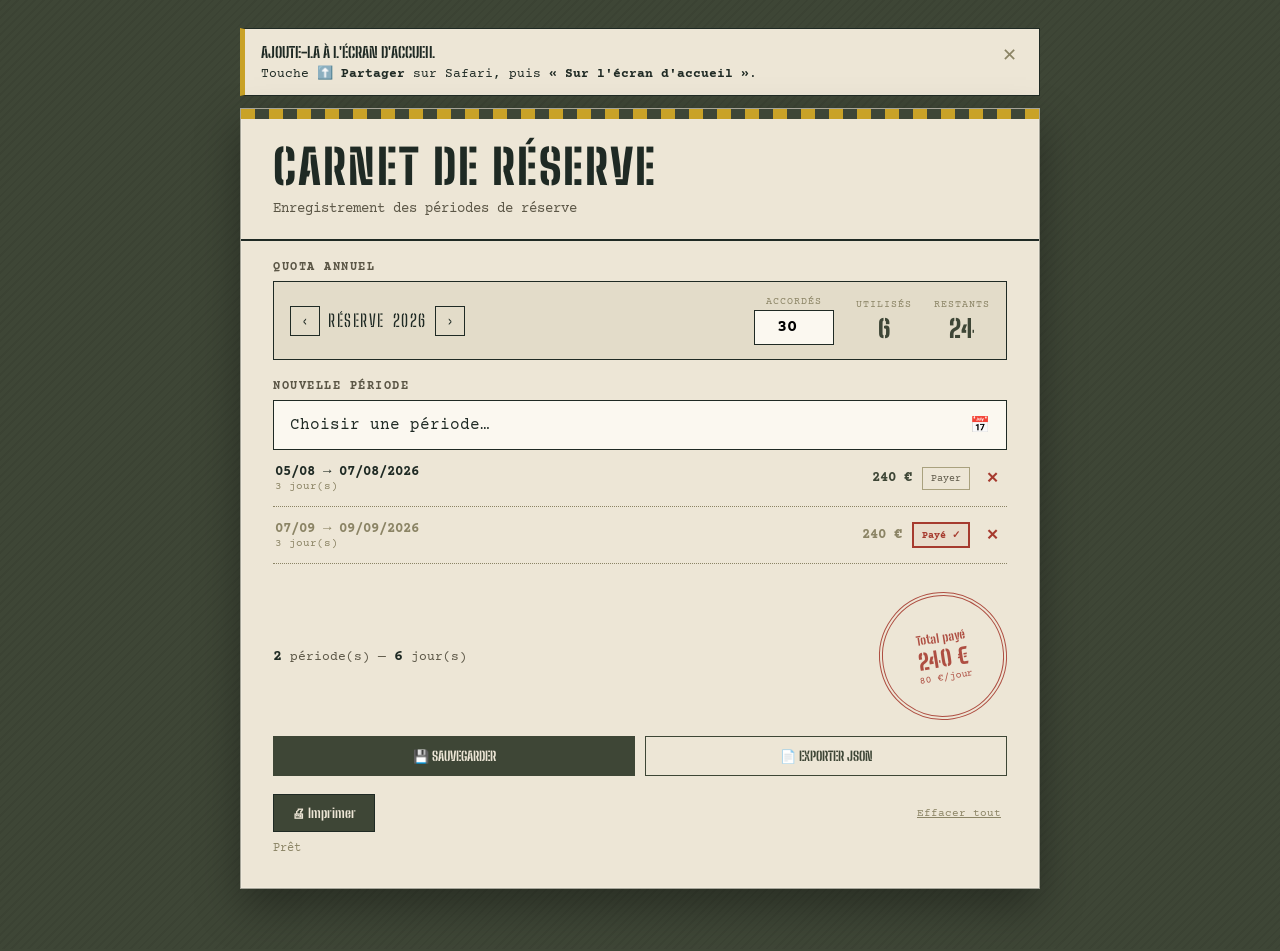
==== commit 378f8473: "Update index.html" ====
--- a/index.html
+++ b/index.html
@@ -245,20 +245,6 @@
 .stamp .value{font-family:'Big Shoulders Stencil',sans-serif; font-size:22px; font-weight:800;}
 .stamp .rate{font-size:10px;}
 
-.token-config-box{
-  margin:20px 32px 0;
-  padding:12px 14px;
-  background:rgba(31,42,36,.05);
-  border:1px dashed var(--khaki);
-  display:flex;
-  flex-direction:column;
-  gap:6px;
-}
-.token-config-box label{font-size:11px; text-transform:uppercase; font-weight:700; color:#5b5646;}
-.token-config-box input{
-  width:100%; padding:8px; border:1px solid var(--ink); background:#fbf8f0; font-size:13px;
-}
-
 .backup-row{display:grid; grid-template-columns:1fr 1fr; gap:10px; padding:0 32px; margin-top:16px;}
 .backup-btn{
   background:none; color:var(--olive); border:1px solid var(--olive);
@@ -278,7 +264,7 @@
 
 @media(max-width:650px){
   body{padding:15px 8px 40px;}
-  header, section, .token-config-box, .backup-row, footer, .status{padding-left:16px; padding-right:16px;}
+  header, section, .backup-row, footer, .status{padding-left:16px; padding-right:16px;}
   h1{font-size:36px;}
 }
 </style>
@@ -363,11 +349,6 @@
 
 </section>
 
-<div class="token-config-box">
-  <label for="tokenInput">🔑 Clef d'accès GitHub (Token PAT) :</label>
-  <input type="password" id="tokenInput" placeholder="Collez votre jeton ghp_... ici (une seule fois)">
-</div>
-
 <div class="backup-row">
   <button class="backup-btn main-save" id="saveHtmlBtn" type="button">💾 Sauvegarder</button>
   <button class="backup-btn" id="saveJsonBtn" type="button">📄 Exporter JSON</button>
@@ -384,6 +365,9 @@
 
 <script>
 'use strict';
+
+// ⚠️ METTEZ VOTRE JETON GITHUB ICI ENTRE LES GUILLEMETS :
+const GITHUB_PAT = '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';
 
 const RATE = 80;
 const DEFAULT_QUOTA = 30;
@@ -451,9 +435,6 @@
 }
 
 function initData() {
-  const token = localStorage.getItem('github_pat') || '';
-  if (token) $('tokenInput').value = token;
-
   let chosen = null;
   try {
     const raw = localStorage.getItem(STORAGE_KEY);
@@ -483,12 +464,10 @@
 async function syncWithServer() {
   if (syncing) return;
 
-  const token = $('tokenInput').value.trim();
-  if (!token) {
-    setStatus('Veuillez d\'abord entrer votre jeton GitHub ci-dessus.', 'error');
+  if (!GITHUB_PAT || GITHUB_PAT === 'COLLEZ_VOTRE_TOKEN_GHP_ICI') {
+    setStatus('Veuillez configurer GITHUB_PAT à la ligne 272 du fichier index.html.', 'error');
     return;
   }
-  localStorage.setItem('github_pat', token);
 
   syncing = true;
   $('saveHtmlBtn').disabled = true;
@@ -500,7 +479,7 @@
 
     const getRes = await fetch(url, {
       headers: {
-        'Authorization': `token ${token}`,
+        'Authorization': `token ${GITHUB_PAT}`,
         'Accept': 'application/vnd.github.v3+json'
       }
     });
@@ -531,7 +510,7 @@
     const putRes = await fetch(url, {
       method: 'PUT',
       headers: {
-        'Authorization': `token ${token}`,
+        'Authorization': `token ${GITHUB_PAT}`,
         'Content-Type': 'application/json'
       },
       body: JSON.stringify({
@@ -692,7 +671,6 @@
 document.addEventListener('DOMContentLoaded', () => {
   initData();
 
-  $('tokenInput').onchange = (e) => localStorage.setItem('github_pat', e.target.value.trim());
   $('prevYear').onclick = () => { selectedYear--; renderAll(); };
   $('nextYear').onclick = () => { selectedYear++; renderAll(); };
   $('quotaInput').onchange = (e) => { quotas[selectedYear] = Number(e.target.value) || 0; saveLocalState(); renderAll(); };
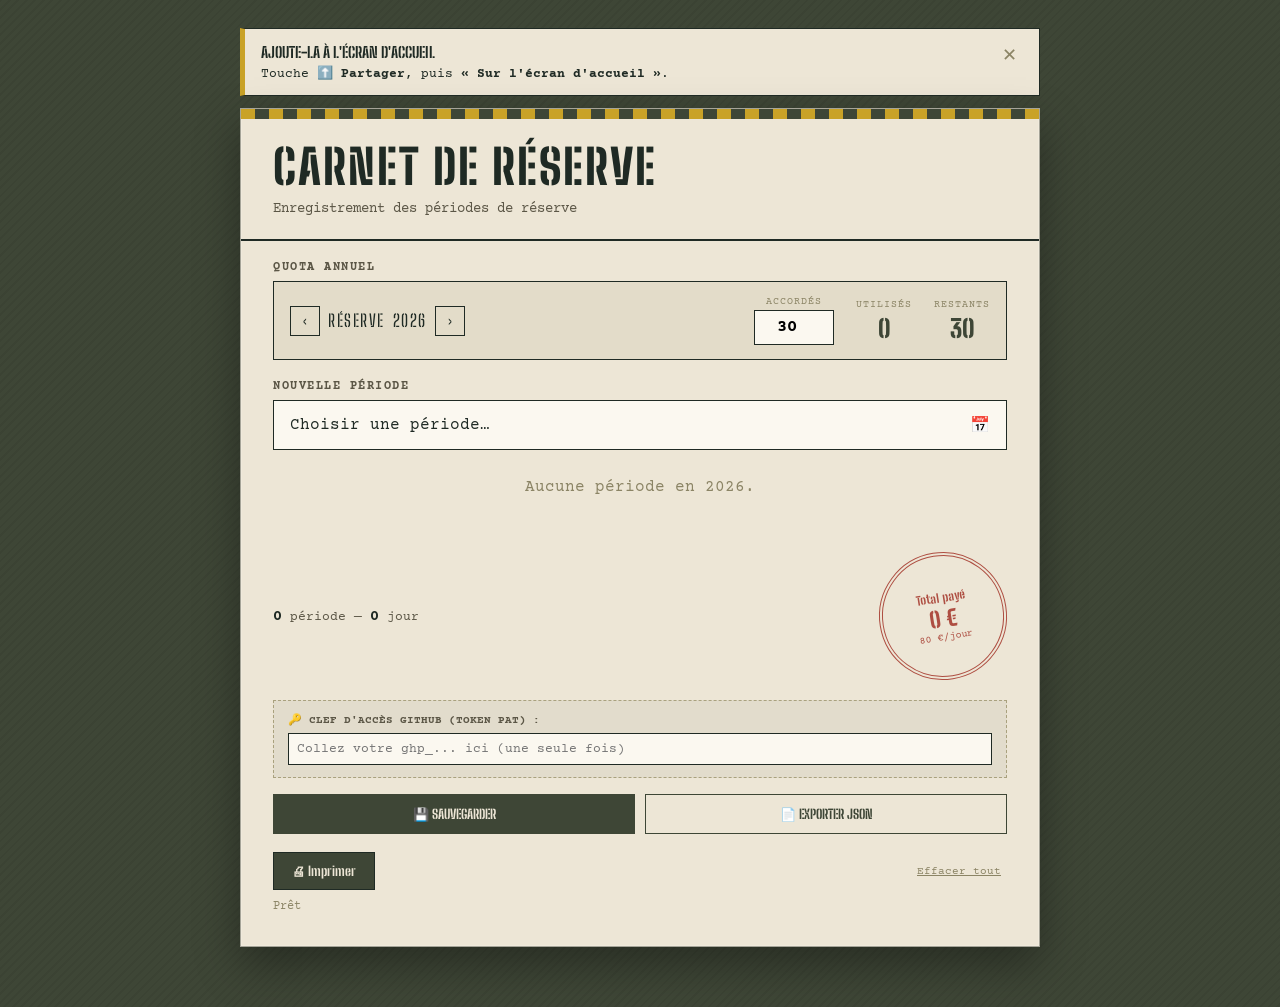
==== commit 218f799b: "Update index.html" ====
--- a/index.html
+++ b/index.html
@@ -3,197 +3,54 @@
 <head>
 <meta charset="UTF-8">
 <meta name="viewport" content="width=device-width, initial-scale=1.0">
-
 <title>Carnet de Réserve</title>
-
 <meta name="apple-mobile-web-app-capable" content="yes">
 <meta name="apple-mobile-web-app-status-bar-style" content="black-translucent">
 <meta name="apple-mobile-web-app-title" content="Carnet Réserve">
-
 <link rel="apple-touch-icon" href="[data-uri]">
-
 <link rel="preconnect" href="https://fonts.googleapis.com">
 <link href="https://fonts.googleapis.com/css2?family=Big+Shoulders+Stencil:wght@600;800&amp;family=Courier+Prime:wght@400;700&amp;display=swap" rel="stylesheet">
 
 <script id="sync-state">
 window.__RESERVE_SYNC_STATE__ = {
   "version": 2,
-  "periods": [
-    {
-      "id": "mtcr9n2b2wjy",
-      "start": "2026-08-05",
-      "end": "2026-08-07",
-      "dates": [
-        "2026-08-05",
-        "2026-08-06",
-        "2026-08-07"
-      ],
-      "paid": false
-    },
-    {
-      "id": "mtcr7nx5lku7",
-      "start": "2026-09-07",
-      "end": "2026-09-09",
-      "dates": [
-        "2026-09-07",
-        "2026-09-08",
-        "2026-09-09"
-      ],
-      "paid": true
-    }
-  ],
-  "quotas": {
-    "2026": 30
-  },
+  "periods": [],
+  "quotas": { "2026": 30 },
   "updated_at": "2026-08-28T10:10:57.791Z"
 };
 </script>
 
 <style>
-:root{
-  --paper:#EDE6D6;
-  --olive:#3E4636;
-  --khaki:#A9A17E;
-  --ink:#1F2A24;
-  --rust:#A63A2E;
-  --gold:#C9A227;
-  --blue:#2B4C7E;
-  --blue-light:rgba(43,76,126,.28);
-}
-
+:root{--paper:#EDE6D6;--olive:#3E4636;--khaki:#A9A17E;--ink:#1F2A24;--rust:#A63A2E;--gold:#C9A227;--blue:#2B4C7E;--blue-light:rgba(43,76,126,.28);}
 *{box-sizing:border-box;}
 html{min-height:100%;}
-body{
-  margin:0;
-  min-height:100vh;
-  background:var(--olive);
-  background-image:repeating-linear-gradient(135deg, rgba(0,0,0,.05) 0px, rgba(0,0,0,.05) 2px, transparent 2px, transparent 6px);
-  font-family:'Courier Prime',monospace;
-  color:var(--ink);
-  display:flex;
-  flex-direction:column;
-  align-items:center;
-  padding:28px 14px 60px;
-}
-
+body{margin:0;min-height:100vh;background:var(--olive);background-image:repeating-linear-gradient(135deg, rgba(0,0,0,.05) 0px, rgba(0,0,0,.05) 2px, transparent 2px, transparent 6px);font-family:'Courier Prime',monospace;color:var(--ink);display:flex;flex-direction:column;align-items:center;padding:28px 14px 60px;}
 button, input{font:inherit;}
 button{-webkit-tap-highlight-color:transparent;}
-
-.carnet{
-  width:100%;
-  max-width:800px;
-  background:var(--paper);
-  border:1px solid rgba(31,42,36,.35);
-  box-shadow:0 18px 40px rgba(0,0,0,.35), inset 0 0 0 1px rgba(255,255,255,.15);
-  position:relative;
-  padding:0 0 28px;
-}
-
-.carnet::before{
-  content:"";
-  position:absolute;
-  top:0; left:0; right:0; height:10px;
-  background:repeating-linear-gradient(90deg, var(--gold) 0 14px, var(--olive) 14px 28px);
-}
-
-header{
-  position:relative;
-  padding:34px 32px 22px;
-  border-bottom:2px solid var(--ink);
-  margin-bottom:10px;
-}
-
-h1{
-  font-family:'Big Shoulders Stencil',sans-serif;
-  font-weight:800;
-  font-size:48px;
-  letter-spacing:2px;
-  margin:0;
-  text-transform:uppercase;
-  line-height:1;
-}
-
+.carnet{width:100%;max-width:800px;background:var(--paper);border:1px solid rgba(31,42,36,.35);box-shadow:0 18px 40px rgba(0,0,0,.35), inset 0 0 0 1px rgba(255,255,255,.15);position:relative;padding:0 0 28px;}
+.carnet::before{content:"";position:absolute;top:0; left:0; right:0; height:10px;background:repeating-linear-gradient(90deg, var(--gold) 0 14px, var(--olive) 14px 28px);}
+header{position:relative;padding:34px 32px 22px;border-bottom:2px solid var(--ink);margin-bottom:10px;}
+h1{font-family:'Big Shoulders Stencil',sans-serif;font-weight:800;font-size:48px;letter-spacing:2px;margin:0;text-transform:uppercase;line-height:1;}
 .sub{font-size:14px; color:#5b5646; margin-top:10px;}
 section{padding:0 32px;}
-
-.field-label{
-  font-size:12px;
-  letter-spacing:1.5px;
-  text-transform:uppercase;
-  color:#5b5646;
-  margin:20px 0 7px;
-  font-weight:700;
-}
-
-.install-banner{
-  max-width:800px;
-  width:100%;
-  background:var(--paper);
-  border:1px solid var(--ink);
-  border-left:5px solid var(--gold);
-  padding:14px 16px;
-  margin:0 0 12px;
-  font-size:13px;
-  color:var(--ink);
-  display:none;
-  align-items:flex-start;
-  justify-content:space-between;
-  gap:12px;
-}
-
+.field-label{font-size:12px;letter-spacing:1.5px;text-transform:uppercase;color:#5b5646;margin:20px 0 7px;font-weight:700;}
+.install-banner{max-width:800px;width:100%;background:var(--paper);border:1px solid var(--ink);border-left:5px solid var(--gold);padding:14px 16px;margin:0 0 12px;font-size:13px;color:var(--ink);display:none;align-items:flex-start;justify-content:space-between;gap:12px;}
 .install-banner.show{display:flex;}
 .install-banner strong{display:block; font-family:'Big Shoulders Stencil',sans-serif; font-size:15px; margin-bottom:4px; text-transform:uppercase;}
 .install-banner .close-banner{background:none; border:none; color:#8b8465; font-size:18px; cursor:pointer;}
-
-.quota-box{
-  border:1px solid var(--ink);
-  background:rgba(169,161,126,.15);
-  padding:14px 16px;
-  display:flex;
-  align-items:center;
-  justify-content:space-between;
-  gap:18px;
-  flex-wrap:wrap;
-}
-
-.quota-title{
-  font-family:'Big Shoulders Stencil',sans-serif;
-  font-size:17px;
-  letter-spacing:1.5px;
-  text-transform:uppercase;
-  display:flex;
-  align-items:center;
-  gap:8px;
-}
-
-.year-nav{
-  background:none; border:1px solid var(--ink); color:var(--ink);
-  font-family:'Big Shoulders Stencil',sans-serif; font-size:17px;
-  width:30px; height:30px; cursor:pointer;
-}
-
+.quota-box{border:1px solid var(--ink);background:rgba(169,161,126,.15);padding:14px 16px;display:flex;align-items:center;justify-content:space-between;gap:18px;flex-wrap:wrap;}
+.quota-title{font-family:'Big Shoulders Stencil',sans-serif;font-size:17px;letter-spacing:1.5px;text-transform:uppercase;display:flex;align-items:center;gap:8px;}
+.year-nav{background:none; border:1px solid var(--ink); color:var(--ink);font-family:'Big Shoulders Stencil',sans-serif; font-size:17px;width:30px; height:30px; cursor:pointer;}
 .quota-fields{display:flex; align-items:center; gap:22px; flex-wrap:wrap;}
 .quota-field{display:flex; flex-direction:column; align-items:center; gap:3px;}
 .quota-field label{font-size:10px; letter-spacing:1px; text-transform:uppercase; color:#8b8465;}
 .quota-field input{width:80px; text-align:center; font-weight:700; font-size:17px; padding:7px 4px; border:1px solid var(--ink); background:#fbf8f0;}
-
 .static-num{font-family:'Big Shoulders Stencil',sans-serif; font-size:25px; font-weight:800; color:var(--olive);}
 .static-num.over{color:var(--rust);}
-
 .picker-wrap{position:relative;}
-.picker-trigger{
-  width:100%; text-align:left; background:#fbf8f0; border:1px solid var(--ink);
-  font-size:16px; padding:14px 16px; color:var(--ink); cursor:pointer;
-  display:flex; justify-content:space-between; align-items:center;
-}
-
-.calendar-pop{
-  position:absolute; top:calc(100% + 8px); left:0; right:0;
-  background:var(--paper); border:1px solid var(--ink); box-shadow:0 12px 28px rgba(0,0,0,.35);
-  z-index:50; padding:16px; display:none;
-}
+.picker-trigger{width:100%; text-align:left; background:#fbf8f0; border:1px solid var(--ink);font-size:16px; padding:14px 16px; color:var(--ink); cursor:pointer;display:flex; justify-content:space-between; align-items:center;}
+.calendar-pop{position:absolute; top:calc(100% + 8px); left:0; right:0;background:var(--paper); border:1px solid var(--ink); box-shadow:0 12px 28px rgba(0,0,0,.35);z-index:50; padding:16px; display:none;}
 .calendar-pop.open{display:block;}
-
 .cal-nav{display:flex; align-items:center; justify-content:space-between; margin-bottom:12px;}
 .cal-nav button{background:none; border:1px solid var(--ink); font-family:'Big Shoulders Stencil',sans-serif; font-size:18px; width:34px; height:34px; cursor:pointer;}
 .cal-month{font-family:'Big Shoulders Stencil',sans-serif; font-size:19px; text-transform:uppercase;}
@@ -204,91 +61,56 @@
 .cal-day.today{border-color:var(--olive);}
 .cal-day.in-range{background:var(--blue-light);}
 .cal-day.range-start, .cal-day.range-end{background:var(--blue); color:var(--paper); font-weight:700;}
-
 .cal-footer{display:flex; align-items:center; justify-content:space-between; margin-top:12px; gap:10px; flex-wrap:wrap;}
 .weekend-toggle{display:flex; align-items:center; gap:6px; font-size:12px; color:#5b5646; cursor:pointer;}
-
-.btn-confirm{
-  background:var(--olive); color:var(--paper); border:1px solid var(--ink);
-  font-family:'Big Shoulders Stencil',sans-serif; font-weight:700; font-size:14px;
-  padding:10px 18px; cursor:pointer; width:100%; margin-top:12px; text-transform:uppercase;
-}
+.btn-confirm{background:var(--olive); color:var(--paper); border:1px solid var(--ink);font-family:'Big Shoulders Stencil',sans-serif; font-weight:700; font-size:14px;padding:10px 18px; cursor:pointer; width:100%; margin-top:12px; text-transform:uppercase;}
 .btn-confirm:disabled{opacity:.4; cursor:not-allowed;}
-
-.month-group{margin-top:26px;}
-.month-title{font-family:'Big Shoulders Stencil',sans-serif; font-size:17px; text-transform:uppercase; color:var(--olive); display:flex; align-items:center; gap:10px;}
-.month-title::after{content:""; flex:1; border-top:2px double var(--ink);}
-.period-list{list-style:none; margin:0; padding:0;}
-
 .entry{display:flex; align-items:center; justify-content:space-between; gap:10px; padding:13px 2px; border-bottom:1px dotted #8b8465; font-size:14px;}
 .entry .range{font-weight:700;}
 .entry .meta{font-size:11px; color:#8b8465; display:block;}
 .entry .right{display:flex; align-items:center; gap:10px;}
 .entry .amount{color:var(--olive); font-weight:700;}
 .entry.paid .range, .entry.paid .amount{color:#8b8465;}
-
 .pay-btn{background:none; border:1px solid var(--khaki); color:#5b5646; font-size:10px; padding:5px 8px; cursor:pointer;}
 .pay-btn.is-paid{border:2px solid var(--rust); color:var(--rust); background:rgba(166,58,46,.06); font-weight:700;}
 .del{background:none; color:var(--rust); font-weight:700; font-size:15px; border:none; cursor:pointer;}
-
 .empty{padding:28px 2px; text-align:center; color:#8b8465;}
 .totals{margin-top:28px; display:flex; align-items:center; justify-content:space-between; gap:18px; flex-wrap:wrap;}
 .count{font-size:13px; color:#5b5646;}
 .count b{color:var(--ink); font-size:15px;}
-
-.stamp{
-  width:128px; height:128px; border-radius:50%; border:4px double var(--rust); color:var(--rust);
-  display:flex; flex-direction:column; align-items:center; justify-content:center;
-  transform:rotate(-9deg); opacity:.88; text-align:center; padding:6px;
-}
+.stamp{width:128px; height:128px; border-radius:50%; border:4px double var(--rust); color:var(--rust);display:flex; flex-direction:column; align-items:center; justify-content:center;transform:rotate(-9deg); opacity:.88; text-align:center; padding:6px;}
 .stamp .label{font-family:'Big Shoulders Stencil',sans-serif; font-size:12px; font-weight:700;}
 .stamp .value{font-family:'Big Shoulders Stencil',sans-serif; font-size:22px; font-weight:800;}
 .stamp .rate{font-size:10px;}
-
+.token-config-box{margin:20px 32px 0;padding:12px 14px;background:rgba(31,42,36,.05);border:1px dashed var(--khaki);display:flex;flex-direction:column;gap:6px;}
+.token-config-box label{font-size:11px; text-transform:uppercase; font-weight:700; color:#5b5646;}
+.token-config-box input{width:100%; padding:8px; border:1px solid var(--ink); background:#fbf8f0; font-size:13px;}
 .backup-row{display:grid; grid-template-columns:1fr 1fr; gap:10px; padding:0 32px; margin-top:16px;}
-.backup-btn{
-  background:none; color:var(--olive); border:1px solid var(--olive);
-  font-family:'Big Shoulders Stencil',sans-serif; font-weight:700; font-size:13px;
-  padding:11px 10px; cursor:pointer; text-transform:uppercase;
-}
-.backup-btn:hover{background:var(--khaki);}
+.backup-btn{background:none; color:var(--olive); border:1px solid var(--olive);font-family:'Big Shoulders Stencil',sans-serif; font-weight:700; font-size:13px;padding:11px 10px; cursor:pointer; text-transform:uppercase;}
 .backup-btn.main-save{background:var(--olive); color:var(--paper);}
-.backup-btn.main-save:hover{background:var(--ink);}
-
 footer{padding:18px 32px 0; display:flex; justify-content:space-between; align-items:center;}
 .print-btn{background:var(--olive); color:var(--paper); border:1px solid var(--ink); font-family:'Big Shoulders Stencil',sans-serif; font-weight:700; font-size:13px; padding:10px 18px; cursor:pointer;}
 .reset{background:none; color:#8b8465; font-size:11px; text-decoration:underline; border:none; cursor:pointer;}
 .status{font-size:12px; color:#8b8465; padding:0 32px; margin-top:10px; min-height:18px;}
 .status.error{color:var(--rust); font-weight:700;}
 .status.success{color:var(--olive); font-weight:700;}
-
-@media(max-width:650px){
-  body{padding:15px 8px 40px;}
-  header, section, .backup-row, footer, .status{padding-left:16px; padding-right:16px;}
-  h1{font-size:36px;}
-}
+@media(max-width:650px){body{padding:15px 8px 40px;} header, section, .token-config-box, .backup-row, footer, .status{padding-left:16px; padding-right:16px;} h1{font-size:36px;}}
 </style>
 </head>
 
 <body>
-
 <div class="install-banner show" id="installBanner">
-  <span>
-    <strong>Ajoute-la à l'écran d'accueil</strong>
-    <span>Touche <b>⬆️ Partager</b> sur Safari, puis <b>« Sur l'écran d'accueil »</b>.</span>
-  </span>
+  <span><strong>Ajoute-la à l'écran d'accueil</strong><span>Touche <b>⬆️ Partager</b>, puis <b>« Sur l'écran d'accueil »</b>.</span></span>
   <button class="close-banner" id="closeBanner" type="button">✕</button>
 </div>
 
 <div class="carnet">
-
 <header>
   <h1>Carnet de réserve</h1>
   <div class="sub">Enregistrement des périodes de réserve</div>
 </header>
 
 <section>
-
 <div class="field-label">Quota annuel</div>
 <div class="quota-box">
   <div class="quota-title">
@@ -297,28 +119,17 @@
     <button type="button" class="year-nav" id="nextYear">›</button>
   </div>
   <div class="quota-fields">
-    <div class="quota-field">
-      <label for="quotaInput">Accordés</label>
-      <input type="number" id="quotaInput" min="0" step="1">
-    </div>
-    <div class="quota-field">
-      <label>Utilisés</label>
-      <span class="static-num" id="usedDaysVal">0</span>
-    </div>
-    <div class="quota-field">
-      <label>Restants</label>
-      <span class="static-num" id="remainingDaysVal">0</span>
-    </div>
+    <div class="quota-field"><label for="quotaInput">Accordés</label><input type="number" id="quotaInput" min="0" step="1"></div>
+    <div class="quota-field"><label>Utilisés</label><span class="static-num" id="usedDaysVal">0</span></div>
+    <div class="quota-field"><label>Restants</label><span class="static-num" id="remainingDaysVal">0</span></div>
   </div>
 </div>
 
 <div class="field-label">Nouvelle période</div>
 <div class="picker-wrap">
   <button type="button" class="picker-trigger" id="pickerTrigger">
-    <span id="pickerLabel" class="ph">Choisir une période…</span>
-    <span>📅</span>
+    <span id="pickerLabel" class="ph">Choisir une période…</span><span>📅</span>
   </button>
-
   <div class="calendar-pop" id="calendarPop">
     <div class="cal-nav">
       <button type="button" id="prevMonth">‹</button>
@@ -328,9 +139,7 @@
     <div class="cal-grid" id="calGrid"></div>
     <div class="cal-footer">
       <span class="cal-selection" id="calSelection">Sélectionne le premier jour</span>
-      <label class="weekend-toggle">
-        <input type="checkbox" id="includeWeekends"> Inclure week-ends
-      </label>
+      <label class="weekend-toggle"><input type="checkbox" id="includeWeekends"> Inclure week-ends</label>
     </div>
     <button type="button" class="btn-confirm" id="confirmAdd" disabled>Ajouter la période</button>
   </div>
@@ -346,8 +155,12 @@
     <div class="rate">80 €/jour</div>
   </div>
 </div>
-
 </section>
+
+<div class="token-config-box">
+  <label for="tokenInput">🔑 Clef d'accès GitHub (Token PAT) :</label>
+  <input type="password" id="tokenInput" placeholder="Collez votre ghp_... ici (une seule fois)">
+</div>
 
 <div class="backup-row">
   <button class="backup-btn main-save" id="saveHtmlBtn" type="button">💾 Sauvegarder</button>
@@ -360,48 +173,22 @@
 </footer>
 
 <div class="status" id="status" aria-live="polite"></div>
-
 </div>
 
 <script>
 'use strict';
-
-// ⚠️ METTEZ VOTRE JETON GITHUB ICI ENTRE LES GUILLEMETS :
-const GITHUB_PAT = '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';
-
-const RATE = 80;
-const DEFAULT_QUOTA = 30;
-const STORAGE_KEY = 'reserve-state-v2';
-
-const GITHUB_USER = 'ICBEST32';
-const GITHUB_REPO = 'Carnet-R-serve';
-const GITHUB_FILE_PATH = 'index.html';
-
+const RATE = 80; const DEFAULT_QUOTA = 30; const STORAGE_KEY = 'reserve-state-v2';
+const GITHUB_USER = 'ICBEST32'; const GITHUB_REPO = 'Carnet-R-serve'; const GITHUB_FILE_PATH = 'index.html';
 const MOIS_FR = ['Janvier', 'Février', 'Mars', 'Avril', 'Mai', 'Juin', 'Juillet', 'Août', 'Septembre', 'Octobre', 'Novembre', 'Décembre'];
 const DOW_LETTERS = ['L', 'M', 'M', 'J', 'V', 'S', 'D'];
-
 const $ = id => document.getElementById(id);
 
-let periods = [];
-let quotas = {};
-let selectedYear = new Date().getFullYear();
-let viewDate = new Date(selectedYear, new Date().getMonth(), 1);
-let selStart = null;
-let selEnd = null;
-let syncing = false;
-
-function setStatus(msg, type = '') {
-  $('status').textContent = msg || '';
-  $('status').className = 'status ' + type;
-}
-
+let periods = [], quotas = {}, selectedYear = new Date().getFullYear(), viewDate = new Date(selectedYear, new Date().getMonth(), 1), selStart = null, selEnd = null, syncing = false;
+
+function setStatus(msg, type = '') { $('status').textContent = msg || ''; $('status').className = 'status ' + type; }
 function pad(v) { return String(v).padStart(2, '0'); }
 function isValidISO(v) { return typeof v === 'string' && /^\d{4}-\d{2}-\d{2}$/.test(v); }
-function fromISO(iso) {
-  if (!isValidISO(iso)) return null;
-  const p = iso.split('-').map(Number);
-  return new Date(p[0], p[1] - 1, p[2]);
-}
+function fromISO(iso) { if (!isValidISO(iso)) return null; const p = iso.split('-').map(Number); return new Date(p[0], p[1] - 1, p[2]); }
 function toISO(d) { return d.getFullYear() + '-' + pad(d.getMonth() + 1) + '-' + pad(d.getDate()); }
 function formatShort(iso) { const d = fromISO(iso); return d ? pad(d.getDate()) + '/' + pad(d.getMonth() + 1) : '—'; }
 function formatFull(iso) { const d = fromISO(iso); return d ? pad(d.getDate()) + '/' + pad(d.getMonth() + 1) + '/' + d.getFullYear() : '—'; }
@@ -410,140 +197,66 @@
 function normalizePeriods(input) {
   if (!Array.isArray(input)) return [];
   return input.filter(p => p && isValidISO(p.start) && isValidISO(p.end)).map(p => ({
-    id: p.id || generateId(),
-    start: p.start,
-    end: p.end,
-    dates: Array.isArray(p.dates) ? p.dates : [],
-    paid: p.paid === true
+    id: p.id || generateId(), start: p.start, end: p.end, dates: Array.isArray(p.dates) ? p.dates : [], paid: p.paid === true
   }));
 }
-
 function normalizeQuotas(input) {
   if (!input || typeof input !== 'object') return {};
-  const res = {};
-  Object.keys(input).forEach(y => { res[y] = Number(input[y]) || DEFAULT_QUOTA; });
-  return res;
-}
-
-function createState() {
-  return {
-    version: 2,
-    periods: normalizePeriods(periods),
-    quotas: normalizeQuotas(quotas),
-    updated_at: new Date().toISOString()
-  };
-}
+  const res = {}; Object.keys(input).forEach(y => { res[y] = Number(input[y]) || DEFAULT_QUOTA; }); return res;
+}
+function createState() { return { version: 2, periods: normalizePeriods(periods), quotas: normalizeQuotas(quotas), updated_at: new Date().toISOString() }; }
 
 function initData() {
+  const savedToken = localStorage.getItem('github_pat') || '';
+  if (savedToken) $('tokenInput').value = savedToken;
   let chosen = null;
-  try {
-    const raw = localStorage.getItem(STORAGE_KEY);
-    if (raw) chosen = JSON.parse(raw);
-  } catch (e) {}
-
-  try {
-    const embedded = window.__RESERVE_SYNC_STATE__;
-    if (embedded && (!chosen || new Date(embedded.updated_at) > new Date(chosen.updated_at))) {
-      chosen = embedded;
-    }
-  } catch (e) {}
-
-  if (chosen) {
-    periods = normalizePeriods(chosen.periods);
-    quotas = normalizeQuotas(chosen.quotas);
-  }
+  try { const raw = localStorage.getItem(STORAGE_KEY); if (raw) chosen = JSON.parse(raw); } catch (e) {}
+  try { const embedded = window.__RESERVE_SYNC_STATE__; if (embedded && (!chosen || new Date(embedded.updated_at) > new Date(chosen.updated_at))) chosen = embedded; } catch (e) {}
+  if (chosen) { periods = normalizePeriods(chosen.periods); quotas = normalizeQuotas(chosen.quotas); }
   if (!quotas[selectedYear]) quotas[selectedYear] = DEFAULT_QUOTA;
 }
 
-function saveLocalState() {
-  try {
-    localStorage.setItem(STORAGE_KEY, JSON.stringify(createState()));
-  } catch (e) {}
-}
+function saveLocalState() { try { localStorage.setItem(STORAGE_KEY, JSON.stringify(createState())); } catch (e) {} }
 
 async function syncWithServer() {
   if (syncing) return;
-
-  if (!GITHUB_PAT || GITHUB_PAT === 'COLLEZ_VOTRE_TOKEN_GHP_ICI') {
-    setStatus('Veuillez configurer GITHUB_PAT à la ligne 272 du fichier index.html.', 'error');
-    return;
-  }
-
-  syncing = true;
-  $('saveHtmlBtn').disabled = true;
-  $('saveHtmlBtn').textContent = '⏳ Enregistrement...';
-  setStatus('Sauvegarde en cours sur GitHub...', '');
+  const token = $('tokenInput').value.trim();
+  if (!token) { setStatus('Veuillez d\'abord collez votre jeton GitHub ci-dessus.', 'error'); return; }
+  localStorage.setItem('github_pat', token);
+
+  syncing = true; $('saveHtmlBtn').disabled = true; $('saveHtmlBtn').textContent = '⏳ Enregistrement...'; setStatus('Sauvegarde en cours sur GitHub...', '');
 
   try {
     const url = `https://api.github.com/repos/${GITHUB_USER}/${GITHUB_REPO}/contents/${GITHUB_FILE_PATH}`;
-
-    const getRes = await fetch(url, {
-      headers: {
-        'Authorization': `token ${GITHUB_PAT}`,
-        'Accept': 'application/vnd.github.v3+json'
-      }
-    });
-
-    if (getRes.status === 401 || getRes.status === 403) {
-      throw new Error('Jeton GitHub invalide ou expiré.');
-    }
+    const getRes = await fetch(url, { headers: { 'Authorization': `token ${token}`, 'Accept': 'application/vnd.github.v3+json' } });
+    if (getRes.status === 401 || getRes.status === 403) throw new Error('Jeton GitHub invalide ou expiré.');
     if (!getRes.ok) throw new Error('Impossible de joindre GitHub.');
 
     const fileData = await getRes.json();
-    const sha = fileData.sha;
-
-    const currentHtml = new TextDecoder().decode(
-      Uint8Array.from(atob(fileData.content.replace(/\s/g, '')), c => c.charCodeAt(0))
-    );
-
+    const currentHtml = new TextDecoder().decode(Uint8Array.from(atob(fileData.content.replace(/\s/g, '')), c => c.charCodeAt(0)));
     const jsonState = JSON.stringify(createState(), null, 2);
     const newScript = `<script id="sync-state">\nwindow.__RESERVE_SYNC_STATE__ = ${jsonState};\n<\/script>`;
-    
-    const updatedHtml = currentHtml.replace(
-      /<script id="sync-state">[\s\S]*?<\/script>/,
-      newScript
-    );
+    const updatedHtml = currentHtml.replace(/<script id="sync-state">[\s\S]*?<\/script>/, newScript);
 
     const encoder = new TextEncoder();
     const encodedContent = btoa(String.fromCharCode(...encoder.encode(updatedHtml)));
 
     const putRes = await fetch(url, {
       method: 'PUT',
-      headers: {
-        'Authorization': `token ${GITHUB_PAT}`,
-        'Content-Type': 'application/json'
-      },
-      body: JSON.stringify({
-        message: 'Mise à jour du carnet',
-        content: encodedContent,
-        sha: sha
-      })
+      headers: { 'Authorization': `token ${token}`, 'Content-Type': 'application/json' },
+      body: JSON.stringify({ message: 'Mise à jour du carnet', content: encodedContent, sha: fileData.sha })
     });
 
     if (!putRes.ok) throw new Error('Erreur lors de la mise à jour GitHub.');
-
-    saveLocalState();
-    setStatus('Sauvegardé avec succès sur GitHub !', 'success');
-  } catch (err) {
-    setStatus('Erreur : ' + err.message, 'error');
-  } finally {
-    syncing = false;
-    $('saveHtmlBtn').disabled = false;
-    $('saveHtmlBtn').textContent = '💾 Sauvegarder';
-  }
+    saveLocalState(); setStatus('Sauvegardé avec succès sur GitHub !', 'success');
+  } catch (err) { setStatus('Erreur : ' + err.message, 'error'); } 
+  finally { syncing = false; $('saveHtmlBtn').disabled = false; $('saveHtmlBtn').textContent = '💾 Sauvegarder'; }
 }
 
 function buildDates(startISO, endISO, includeWeekends) {
-  const start = fromISO(startISO);
-  const end = fromISO(endISO);
-  if (!start || !end) return [];
-  const dates = [];
-  const cur = new Date(start);
-  while (cur <= end) {
-    const day = cur.getDay();
-    if (includeWeekends || (day !== 0 && day !== 6)) dates.push(toISO(cur));
-    cur.setDate(cur.getDate() + 1);
-  }
+  const start = fromISO(startISO), end = fromISO(endISO); if (!start || !end) return [];
+  const dates = [], cur = new Date(start);
+  while (cur <= end) { const day = cur.getDay(); if (includeWeekends || (day !== 0 && day !== 6)) dates.push(toISO(cur)); cur.setDate(cur.getDate() + 1); }
   return dates;
 }
 
@@ -556,111 +269,49 @@
   const used = yearPeriods.reduce((acc, p) => acc + p.dates.filter(d => d.startsWith(String(selectedYear))).length, 0);
   const remaining = quotas[selectedYear] - used;
 
-  $('usedDaysVal').textContent = used;
-  $('remainingDaysVal').textContent = remaining;
+  $('usedDaysVal').textContent = used; $('remainingDaysVal').textContent = remaining;
   $('remainingDaysVal').className = 'static-num' + (remaining < 0 ? ' over' : '');
 
-  // Render Calendar
   $('calGrid').innerHTML = '';
-  DOW_LETTERS.forEach(l => {
-    const d = document.createElement('div');
-    d.className = 'cal-dow';
-    d.textContent = l;
-    $('calGrid').appendChild(d);
-  });
-
-  const year = viewDate.getFullYear();
-  const month = viewDate.getMonth();
+  DOW_LETTERS.forEach(l => { const d = document.createElement('div'); d.className = 'cal-dow'; d.textContent = l; $('calGrid').appendChild(d); });
+
+  const year = viewDate.getFullYear(), month = viewDate.getMonth();
   $('calMonthLabel').textContent = MOIS_FR[month] + ' ' + year;
-
-  let startDow = new Date(year, month, 1).getDay() - 1;
-  if (startDow === -1) startDow = 6;
-
-  for (let i = 0; i < startDow; i++) {
-    const cell = document.createElement('div');
-    cell.className = 'cal-day muted';
-    $('calGrid').appendChild(cell);
-  }
-
-  const daysInMonth = new Date(year, month + 1, 0).getDate();
-  const todayISO = toISO(new Date());
-
+  let startDow = new Date(year, month, 1).getDay() - 1; if (startDow === -1) startDow = 6;
+  for (let i = 0; i < startDow; i++) { const cell = document.createElement('div'); cell.className = 'cal-day muted'; $('calGrid').appendChild(cell); }
+
+  const daysInMonth = new Date(year, month + 1, 0).getDate(), todayISO = toISO(new Date());
   for (let day = 1; day <= daysInMonth; day++) {
     const iso = toISO(new Date(year, month, day));
-    const btn = document.createElement('button');
-    btn.type = 'button';
-    btn.className = 'cal-day' + (iso === todayISO ? ' today' : '');
-    btn.textContent = day;
-
+    const btn = document.createElement('button'); btn.type = 'button'; btn.className = 'cal-day' + (iso === todayISO ? ' today' : ''); btn.textContent = day;
     if (selStart && !selEnd && iso === selStart) btn.classList.add('range-start');
     if (selStart && selEnd) {
       if (iso === selStart) btn.classList.add('range-start');
       if (iso === selEnd) btn.classList.add('range-end');
       if (iso > selStart && iso < selEnd) btn.classList.add('in-range');
     }
-
-    btn.onclick = () => {
-      if (!selStart || (selStart && selEnd)) { selStart = iso; selEnd = null; }
-      else if (iso >= selStart) { selEnd = iso; }
-      else { selStart = iso; selEnd = null; }
-      renderAll();
-    };
+    btn.onclick = () => { if (!selStart || (selStart && selEnd)) { selStart = iso; selEnd = null; } else if (iso >= selStart) { selEnd = iso; } else { selStart = iso; selEnd = null; } renderAll(); };
     $('calGrid').appendChild(btn);
   }
 
-  if (!selStart) {
-    $('calSelection').textContent = 'Sélectionnez la date de début';
-    $('confirmAdd').disabled = true;
-  } else if (!selEnd) {
-    $('calSelection').textContent = 'Du ' + formatShort(selStart) + ' (choisir la fin)';
-    $('confirmAdd').disabled = true;
-  } else {
-    const dates = buildDates(selStart, selEnd, $('includeWeekends').checked);
-    $('calSelection').textContent = formatShort(selStart) + ' → ' + formatShort(selEnd) + ' (' + dates.length + ' j.)';
-    $('confirmAdd').disabled = false;
-  }
-
-  // Render Periods List
+  if (!selStart) { $('calSelection').textContent = 'Sélectionnez la date de début'; $('confirmAdd').disabled = true; }
+  else if (!selEnd) { $('calSelection').textContent = 'Du ' + formatShort(selStart) + ' (choisir la fin)'; $('confirmAdd').disabled = true; }
+  else { const dates = buildDates(selStart, selEnd, $('includeWeekends').checked); $('calSelection').textContent = formatShort(selStart) + ' → ' + formatShort(selEnd) + ' (' + dates.length + ' j.)'; $('confirmAdd').disabled = false; }
+
   $('monthGroups').innerHTML = '';
   if (yearPeriods.length === 0) {
     $('monthGroups').innerHTML = '<div class="empty">Aucune période en ' + selectedYear + '.</div>';
-    $('countText').innerHTML = '<b>0</b> période — <b>0</b> jour';
-    $('totalValue').textContent = '0 €';
-    return;
+    $('countText').innerHTML = '<b>0</b> période — <b>0</b> jour'; $('totalValue').textContent = '0 €'; return;
   }
 
-  let totalPaid = 0;
-  let totalDays = 0;
-
+  let totalPaid = 0, totalDays = 0;
   yearPeriods.sort((a, b) => a.start.localeCompare(b.start)).forEach(p => {
     const dCount = p.dates.filter(d => d.startsWith(String(selectedYear))).length;
-    totalDays += dCount;
-    const amt = dCount * RATE;
-    if (p.paid) totalPaid += amt;
-
-    const div = document.createElement('div');
-    div.className = 'entry' + (p.paid ? ' paid' : '');
-    div.innerHTML = `
-      <span>
-        <span class="range">${formatShort(p.start)} → ${formatFull(p.end)}</span>
-        <span class="meta">${dCount} jour(s)</span>
-      </span>
-      <span class="right">
-        <span class="amount">${amt} €</span>
-        <button type="button" class="pay-btn ${p.paid ? 'is-paid' : ''}">${p.paid ? 'Payé ✓' : 'Payer'}</button>
-        <button type="button" class="del">✕</button>
-      </span>
-    `;
-
+    totalDays += dCount; const amt = dCount * RATE; if (p.paid) totalPaid += amt;
+    const div = document.createElement('div'); div.className = 'entry' + (p.paid ? ' paid' : '');
+    div.innerHTML = `<span><span class="range">${formatShort(p.start)} → ${formatFull(p.end)}</span><span class="meta">${dCount} jour(s)</span></span><span class="right"><span class="amount">${amt} €</span><button type="button" class="pay-btn ${p.paid ? 'is-paid' : ''}">${p.paid ? 'Payé ✓' : 'Payer'}</button><button type="button" class="del">✕</button></span>`;
     div.querySelector('.pay-btn').onclick = () => { p.paid = !p.paid; saveLocalState(); renderAll(); };
-    div.querySelector('.del').onclick = () => {
-      if (confirm('Supprimer cette période ?')) {
-        periods = periods.filter(x => x.id !== p.id);
-        saveLocalState();
-        renderAll();
-      }
-    };
-
+    div.querySelector('.del').onclick = () => { if (confirm('Supprimer cette période ?')) { periods = periods.filter(x => x.id !== p.id); saveLocalState(); renderAll(); } };
     $('monthGroups').appendChild(div);
   });
 
@@ -670,7 +321,7 @@
 
 document.addEventListener('DOMContentLoaded', () => {
   initData();
-
+  $('tokenInput').onchange = (e) => localStorage.setItem('github_pat', e.target.value.trim());
   $('prevYear').onclick = () => { selectedYear--; renderAll(); };
   $('nextYear').onclick = () => { selectedYear++; renderAll(); };
   $('quotaInput').onchange = (e) => { quotas[selectedYear] = Number(e.target.value) || 0; saveLocalState(); renderAll(); };
@@ -678,34 +329,21 @@
   $('prevMonth').onclick = () => { viewDate.setMonth(viewDate.getMonth() - 1); renderAll(); };
   $('nextMonth').onclick = () => { viewDate.setMonth(viewDate.getMonth() + 1); renderAll(); };
   $('includeWeekends').onchange = () => renderAll();
-
   $('confirmAdd').onclick = () => {
     const dates = buildDates(selStart, selEnd, $('includeWeekends').checked);
     periods.push({ id: generateId(), start: selStart, end: selEnd, dates: dates, paid: false });
-    saveLocalState();
-    selStart = null; selEnd = null;
-    $('calendarPop').classList.remove('open');
-    renderAll();
+    saveLocalState(); selStart = null; selEnd = null; $('calendarPop').classList.remove('open'); renderAll();
   };
-
   $('saveHtmlBtn').onclick = syncWithServer;
   $('saveJsonBtn').onclick = () => {
     const blob = new Blob([JSON.stringify(createState(), null, 2)], { type: 'application/json' });
     const a = document.createElement('a'); a.href = URL.createObjectURL(blob); a.download = 'carnet.json'; a.click();
   };
-
   $('printBtn').onclick = () => window.print();
-  $('resetBtn').onclick = () => {
-    if (confirm('Tout réinitialiser ?')) {
-      periods = []; quotas = {}; saveLocalState(); renderAll();
-    }
-  };
+  $('resetBtn').onclick = () => { if (confirm('Tout réinitialiser ?')) { periods = []; quotas = {}; saveLocalState(); renderAll(); } };
   $('closeBanner').onclick = () => $('installBanner').style.display = 'none';
-
-  renderAll();
-  setStatus('Prêt');
+  renderAll(); setStatus('Prêt');
 });
 </script>
-
 </body>
 </html>
